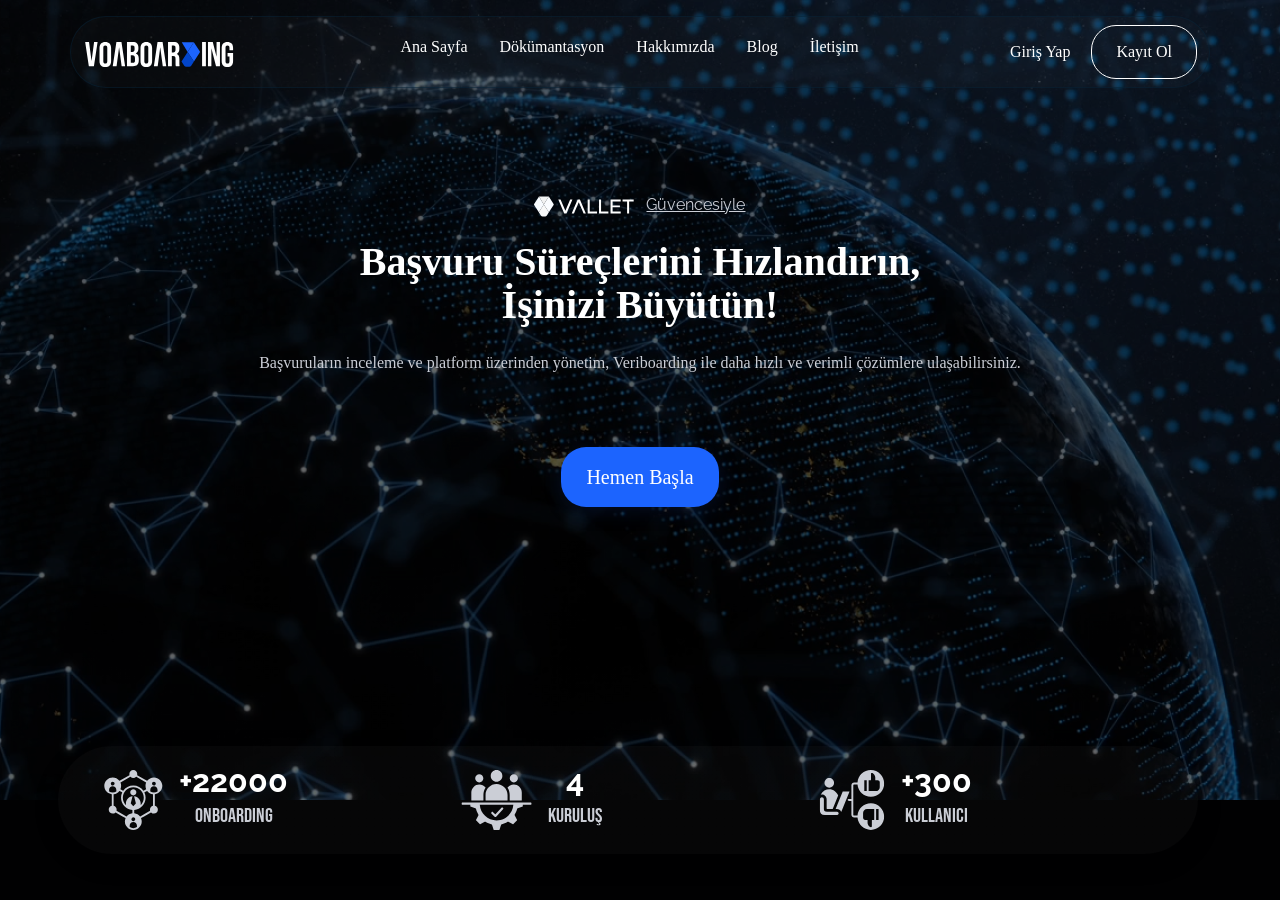
==== index.html @ e1d44a5c "first commit Co-Authored-By: Büşra Durmuş <73129388+bussradurmus@users.noreply.github.com>" ====
<!DOCTYPE html>
<html lang="tr">

<head>
    <meta charset="UTF-8">
    <meta name="viewport" content="width=device-width, initial-scale=1.0">
    <title>Vonboarding - Ana Sayfa</title>
    <link href="https://fonts.googleapis.com/css2?family=Raleway:wght@400&display=swap" rel="stylesheet">
    <link href="https://fonts.googleapis.com/css2?family=Bebas+Neue&display=swap" rel="stylesheet">
    <link rel="stylesheet" href="css/bootstrap.min.css">
    <link rel="stylesheet" href="css/styles.css">
</head>

<body>
    <div class="hero-banner pt-3 position-relative">
        <header class="container">
            <nav class="navbar navbar-expand-lg navbar-light">
                <a class="navbar-brand" href="#">
                    <img src="./assets/images/logo.svg" alt="Logo" class="logo">
                </a>
                <button class="navbar-toggler" type="button" data-bs-toggle="collapse" data-bs-target="#navbarNav" aria-controls="navbarNav" aria-expanded="false" aria-label="Toggle navigation">
                    <span class="navbar-toggler-icon"></span>
                </button>
                <div class="collapse navbar-collapse" id="navbarNav">
                    <ul class="navbar-nav mx-auto">
                        <li class="nav-item me-lg-2">
                            <a class="nav-link text-white" href="#">Ana Sayfa</a>
                            <div class="nav-underline">
                                <svg  viewBox="0 0 82 7" fill="none" xmlns="http://www.w3.org/2000/svg">
                                    <path d="M0.333333 3.5C0.333333 4.97276 1.52724 6.16667 3 6.16667C4.47276 6.16667 5.66667 4.97276 5.66667 3.5C5.66667 2.02724 4.47276 0.833333 3 0.833333C1.52724 0.833333 0.333333 2.02724 0.333333 3.5ZM76.3333 3.5C76.3333 4.97276 77.5272 6.16667 79 6.16667C80.4728 6.16667 81.6667 4.97276 81.6667 3.5C81.6667 2.02724 80.4728 0.833333 79 0.833333C77.5272 0.833333 76.3333 2.02724 76.3333 3.5ZM3 4H79V3H3V4Z" fill="#626C85"/>
                                </svg>
                            </div>
                        </li>
                        <li class="nav-item me-lg-2 ms-lg-2">
                            <a class="nav-link text-white" href="#">Dökümantasyon</a>
                            <div class="nav-underline">
                                <svg viewBox="0 0 82 7" fill="none" xmlns="http://www.w3.org/2000/svg">
                                    <path d="M0.333333 3.5C0.333333 4.97276 1.52724 6.16667 3 6.16667C4.47276 6.16667 5.66667 4.97276 5.66667 3.5C5.66667 2.02724 4.47276 0.833333 3 0.833333C1.52724 0.833333 0.333333 2.02724 0.333333 3.5ZM76.3333 3.5C76.3333 4.97276 77.5272 6.16667 79 6.16667C80.4728 6.16667 81.6667 4.97276 81.6667 3.5C81.6667 2.02724 80.4728 0.833333 79 0.833333C77.5272 0.833333 76.3333 2.02724 76.3333 3.5ZM3 4H79V3H3V4Z" fill="#626C85"/>
                                </svg>
                            </div>
                        </li>
                        <li class="nav-item me-lg-2 ms-lg-2">
                            <a class="nav-link text-white" href="#">Hakkımızda</a>
                            <div class="nav-underline">
                                <svg  viewBox="0 0 82 7" fill="none" xmlns="http://www.w3.org/2000/svg">
                                    <path d="M0.333333 3.5C0.333333 4.97276 1.52724 6.16667 3 6.16667C4.47276 6.16667 5.66667 4.97276 5.66667 3.5C5.66667 2.02724 4.47276 0.833333 3 0.833333C1.52724 0.833333 0.333333 2.02724 0.333333 3.5ZM76.3333 3.5C76.3333 4.97276 77.5272 6.16667 79 6.16667C80.4728 6.16667 81.6667 4.97276 81.6667 3.5C81.6667 2.02724 80.4728 0.833333 79 0.833333C77.5272 0.833333 76.3333 2.02724 76.3333 3.5ZM3 4H79V3H3V4Z" fill="#626C85"/>
                                </svg>
                            </div>
                        </li>
                        <li class="nav-item me-lg-2 ms-lg-2">
                            <a class="nav-link text-white" href="#">Blog</a>
                            <div class="nav-underline">
                                <svg viewBox="0 0 82 7" fill="none" xmlns="http://www.w3.org/2000/svg">
                                    <path d="M0.333333 3.5C0.333333 4.97276 1.52724 6.16667 3 6.16667C4.47276 6.16667 5.66667 4.97276 5.66667 3.5C5.66667 2.02724 4.47276 0.833333 3 0.833333C1.52724 0.833333 0.333333 2.02724 0.333333 3.5ZM76.3333 3.5C76.3333 4.97276 77.5272 6.16667 79 6.16667C80.4728 6.16667 81.6667 4.97276 81.6667 3.5C81.6667 2.02724 80.4728 0.833333 79 0.833333C77.5272 0.833333 76.3333 2.02724 76.3333 3.5ZM3 4H79V3H3V4Z" fill="#626C85"/>
                                </svg>
                            </div>
                        </li>
                        <li class="nav-item  ms-lg-2">
                            <a class="nav-link text-white" href="#">İletişim</a>
                            <div class="nav-underline">
                                <svg  viewBox="0 0 82 7" fill="none" xmlns="http://www.w3.org/2000/svg">
                                    <path d="M0.333333 3.5C0.333333 4.97276 1.52724 6.16667 3 6.16667C4.47276 6.16667 5.66667 4.97276 5.66667 3.5C5.66667 2.02724 4.47276 0.833333 3 0.833333C1.52724 0.833333 0.333333 2.02724 0.333333 3.5ZM76.3333 3.5C76.3333 4.97276 77.5272 6.16667 79 6.16667C80.4728 6.16667 81.6667 4.97276 81.6667 3.5C81.6667 2.02724 80.4728 0.833333 79 0.833333C77.5272 0.833333 76.3333 2.02724 76.3333 3.5ZM3 4H79V3H3V4Z" fill="#626C85"/>
                                </svg>
                            </div>
                        </li>
                    </ul>
                    <div class="d-flex">
                        <button class="btn text-white me-lg-2 ps-0">Giriş Yap</button>
                        <button class="btn button-outline">Kayıt Ol</button>
                    </div>
                </div>
            </nav>
        </header>

        <div class="hero-text-container">
            <div class="col-lg-8 mx-auto text-center hero-content">
                <div class="mb-4 text-white">
                    <img src="./assets/images/Frame.svg" alt="Wallet" class="me-2">
                   <span class="text-underline text-lgrey"> Güvencesiyle </span> 
                </div>
                <h1 class="mb-4 text-white fw-bold">Başvuru Süreçlerini Hızlandırın,<br>İşinizi Büyütün!</h2>
                <p class="mb-4 text-lgrey">Başvuruların inceleme ve platform üzerinden yönetim, Veriboarding ile daha hızlı ve verimli çözümlere ulaşabilirsiniz.</p>
                <button class="btn button-blue btn-lg mt-5">Hemen Başla</button>
            </div>
        </div>

        <div class="container row metrics-container text-white position-absolute">
            <div class="col-md-4 metric-item d-flex align-items-center">
                <div class="metric-icon">
                    <img src="./assets/images/onboarding.svg" alt="Icon">
                </div>
                <div class="metric-box ms-3">
                    <div class="metric-value font-raleway fw-bold mb-3">+22000</div>
                    <div class="metric-label text-uppercase text-lgrey font-bebas">Onboardıng</div>
                </div>
                
            </div>
            <div class="col-md-4 metric-item d-flex align-items-center">
                <div class="metric-icon">
                    <img src="./assets/images/staffing 1.svg" alt="Icon">
                </div>
                <div class="metric-box ms-3">
                <div class="metric-value font-raleway fw-bold mb-3">4</div>
                <div class="metric-label text-uppercase text-lgrey font-bebas">Kuruluş</div>
            </div>
            </div>
            <div class="col-md-4 metric-item d-flex align-items-center">
                <div class="metric-icon">
                    <img src="./assets/images/feedback 1.svg" alt="Icon">
                </div>
                <div class="metric-box ms-3">
                <div class="metric-value font-raleway fw-bold mb-3">+300</div>
                <div class="metric-label text-uppercase text-lgrey font-bebas">Kullanıcı</div></div>
            </div>
        </div>
    </div>

    <main>
    </main>

    <footer>
    </footer>

    <!-- jQuery CDN -->
    <script src="https://code.jquery.com/jquery-3.6.0.min.js"></script>
    <script src="https://cdn.jsdelivr.net/npm/@popperjs/core@2.11.6/dist/umd/popper.min.js"></script>
    <script src="https://cdn.jsdelivr.net/npm/bootstrap@5.3.0-alpha1/dist/js/bootstrap.min.js"></script>
    <script src="js/script.js"></script>
</body>

</html>
---- css/styles.css ----
* {
    margin: 0;
    padding: 0;
    box-sizing: border-box;
}

a {
    text-decoration: none;
    color: inherit;
}
body{
    background-color: #010102;
}
header{
    background: linear-gradient(91.51deg, rgba(255, 255, 255, 0.02) -6.42%, rgba(255, 255, 255, 0.02) 100.57%);
    border: 1px solid rgba(7, 34, 55, 0.5);
    border-radius: 100px;
}

.hero-banner{
    background-image: url("../assets/images/hero.png");
    background-size: cover; 
    background-position: center; 
    background-repeat: no-repeat;
    height: 800px;
}
.nav-item{
    width: max-content;
}
.button-outline{
    border-radius: 25px;
    border: 1px solid rgba(255, 255, 255, 1);
    padding: 14px 24px;
    color: white;
}

.navbar-toggler-icon {
    background-image: url('data:image/svg+xml,%3Csvg xmlns=%22http://www.w3.org/2000/svg%22 viewBox=%220 0 30 30%22%3E%3Cpath stroke=%22white%22 stroke-linecap=%22round%22 stroke-miterlimit=%2210%22 stroke-width=%222%22 d=%22M4 7h22M4 15h22M4 23h22%22/%3E%3C/svg%3E');
}
.nav-underline {
    opacity: 0;
    transition: visibility 0s, opacity 0.3s ease-in-out;
    text-align: center;
}

.nav-item:hover .nav-underline {
    opacity: 1;
    margin-top: -17px;
}

.nav-item{
    height: 50px;
}

.nav-item a {
    position: relative;
    display: block;
}

.nav-underline svg {
    width: max-content !important;
}
.text-underline{
    text-decoration: underline;
    font-family: Raleway;
}
.text-lgrey{
    color: #CBCED6;
}
.hero-text-container{
    margin-top: 105px;
}
.button-blue{
    background-color: #1C64FE;
    padding: 14px 24px;
    border-radius: 25px;
    box-shadow: 2px 4px 20px 0px rgba(16, 56, 143, 0.22);
    color: white;
}
.hero-content h1{
    line-height: 42.8px;
}
.font-raleway{
    font-family: 'Raleway' ;
    font-size: 32px;
    line-height: 16.73px;
    text-align: center;
}

.font-bebas {
    font-family: "Bebas Neue", sans-serif;
    font-weight: 400;
    font-style: normal;
    font-size: 20px;
    line-height: 21.4px;
    text-align: center;
}
.metrics-container{
    background: linear-gradient(91.51deg, rgba(255, 255, 255, 0.02) -6.42%, rgba(255, 255, 255, 0.02) 100.57%);
    box-shadow: 0px 8px 20px 5px #00000026;
    border-radius: 60px;
    padding: 24px 34px;
    bottom: -108px;
    left: 50%;
    transform: translate(-50%, -50%);
}
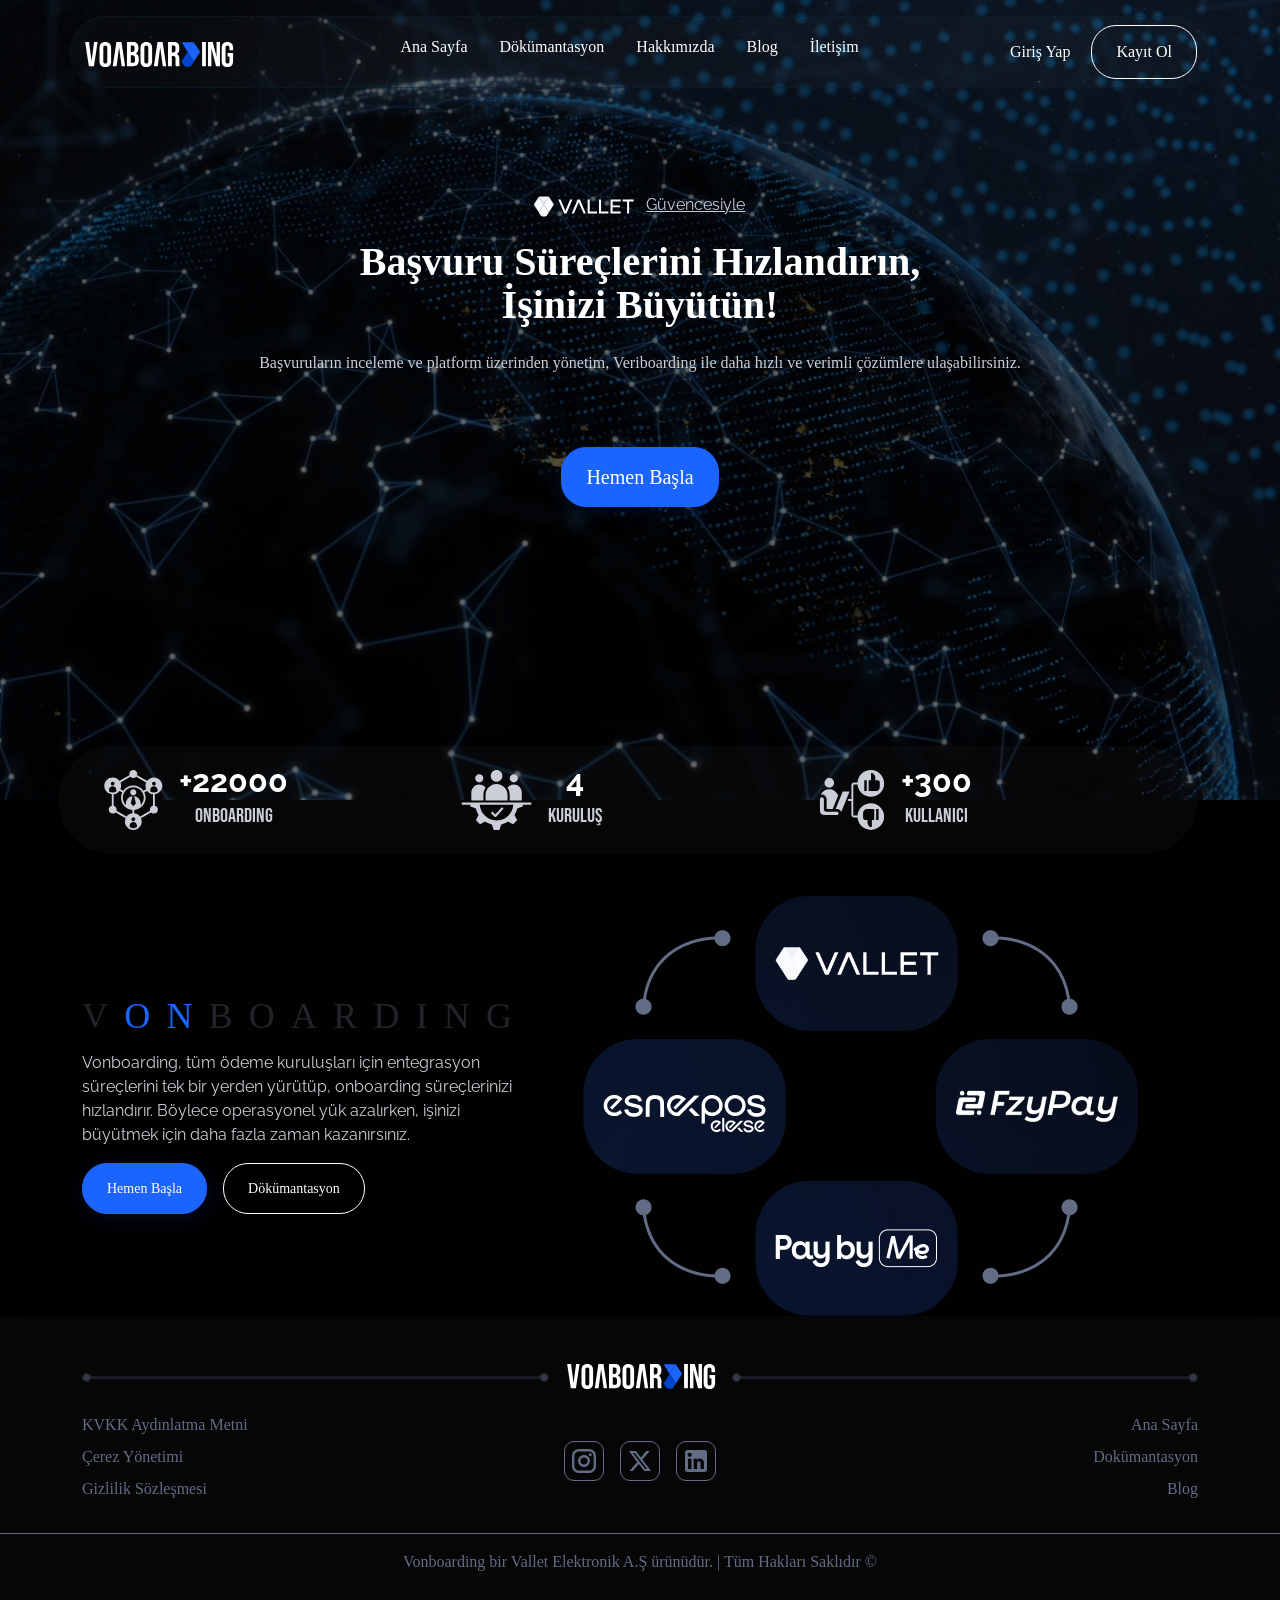
==== commit 583f5a42: "main page vonboarding box add" ====
--- a/index.html
+++ b/index.html
@@ -12,6 +12,7 @@
 </head>
 
 <body>
+    <div class="page-container">
     <div class="hero-banner pt-3 position-relative">
         <header class="container">
             <nav class="navbar navbar-expand-lg navbar-light">
@@ -80,7 +81,8 @@
                 </div>
                 <h1 class="mb-4 text-white fw-bold">Başvuru Süreçlerini Hızlandırın,<br>İşinizi Büyütün!</h2>
                 <p class="mb-4 text-lgrey">Başvuruların inceleme ve platform üzerinden yönetim, Veriboarding ile daha hızlı ve verimli çözümlere ulaşabilirsiniz.</p>
-                <button class="btn button-blue btn-lg mt-5">Hemen Başla</button>
+                <button class="btn btn-primary btn-lg mt-5">Hemen Başla</button>
+            
             </div>
         </div>
 
@@ -115,12 +117,67 @@
         </div>
     </div>
 
-    <main>
+    <main class="mt-5 pt-5">
+        <div class="vonboarding-box container ">
+            <div class="row w-100 d-flex align-items-center">
+                <div class="col-md-5">
+                    <h2 class="mb-3">V<span class="text-blue">ON</span>BOARDING</h1>
+                    <p class="font-raleway text-lgrey">Vonboarding, tüm ödeme kuruluşları için entegrasyon süreçlerini tek bir yerden yürütüp, onboarding süreçlerinizi hızlandırır. Böylece operasyonel yük azalırken, işinizi büyütmek için daha fazla zaman kazanırsınız.</p>
+                    
+                    <div class="d-flex align-items-center">
+                        <button class="btn btn-primary btn-lg me-3">Hemen Başla</button>
+                        <button class="btn button-outline">Dökümantasyon</button>
+                    </div>
+                </div>
+                <div class="col-md-7 d-flex justify-content-center align-items-center">
+                    <img src="/assets/images/vonboarding-circle.png" alt="Vonboarding Image">
+                </div>
+            </div>
+        </div>
     </main>
 
-    <footer>
+    <footer class="footer pt-5 pb-3">
+        <div class="container">
+            <div class="d-flex justify-content-center align-items-center mb-4">
+                <div class="line">
+                    <img src="/assets/images/Line 8.png" alt="Line" class="w-100">
+                </div>
+                <img src="/assets/images/logo.svg" alt="Logo" class="mx-3 footer-logo">
+                <div class="line">
+                    <img src="/assets/images/Line 8.png" alt="Line" class="w-100">
+                </div>
+            </div>
+            
+            <div class="row">
+                <div class="col-12 col-md-4 d-flex flex-column align-items-start ">
+                    <a href="#" class=" mb-2 text-grey">KVKK Aydınlatma Metni</a>
+                    <a href="#" class="mb-2 text-grey">Çerez Yönetimi</a>
+                    <a href="#" class="mb-2 text-grey">Gizlilik Sözleşmesi</a>
+                </div>
+                <div class="col-12 col-md-4 d-flex justify-content-center align-items-center social-icons">
+                    <a href="#" class="mx-2 "><img src="/assets/images/instagram.svg" alt="Instagram Logo"></a>
+                    <a href="#" class="mx-2 "><img src="/assets/images/twitter.svg" alt="Twitter Logo"></a>
+                    <a href="#" class="mx-2"><img src="/assets/images/linkedin.svg" alt="Linkedin Logo"></a>
+                </div>
+                <div class="col-12 col-md-4 d-flex flex-column align-items-end">
+                    <a href="/" class="mb-2 text-grey">Ana Sayfa</a>
+                    <a href="#" class="mb-2 text-grey">Dokümantasyon</a>
+                    <a href="#" class="mb-2 text-grey">Blog</a>
+                </div>
+            </div>
+        </div>
+        <div class="footer-bottom pt-3 mt-4">
+            <div class="container">
+                <div class=" text-grey align-items-center">
+                    <div class=" text-md-start">
+                        <p class=" text-center">Vonboarding bir Vallet Elektronik A.Ş ürünüdür. | Tüm Hakları Saklıdır ©</p>
+                    </div>
+                </div>
+            </div>
+        </div>
+
     </footer>
-
+    </div>
     <!-- jQuery CDN -->
     <script src="https://code.jquery.com/jquery-3.6.0.min.js"></script>
     <script src="https://cdn.jsdelivr.net/npm/@popperjs/core@2.11.6/dist/umd/popper.min.js"></script>
--- a/css/styles.css
+++ b/css/styles.css
@@ -10,6 +10,22 @@
 }
 body{
     background-color: #010102;
+}
+body, html {
+    height: 100%;
+    margin: 0;
+}
+.page-container {
+    display: flex;
+    flex-direction: column;
+    min-height: 100vh;
+}
+.content {
+    flex: 1;
+    display: flex;
+    justify-content: center;
+    align-items: center;
+    padding: 20px;
 }
 header{
     background: linear-gradient(91.51deg, rgba(255, 255, 255, 0.02) -6.42%, rgba(255, 255, 255, 0.02) 100.57%);
@@ -67,33 +83,36 @@
 .text-lgrey{
     color: #CBCED6;
 }
+.text-grey{
+    color: #626C85;
+}
+.text-blue{
+    color:#1C64FE ;
+}
 .hero-text-container{
     margin-top: 105px;
-}
-.button-blue{
-    background-color: #1C64FE;
-    padding: 14px 24px;
-    border-radius: 25px;
-    box-shadow: 2px 4px 20px 0px rgba(16, 56, 143, 0.22);
-    color: white;
 }
 .hero-content h1{
     line-height: 42.8px;
 }
 .font-raleway{
     font-family: 'Raleway' ;
+    
+}
+.metric-value{
     font-size: 32px;
     line-height: 16.73px;
     text-align: center;
 }
-
-.font-bebas {
-    font-family: "Bebas Neue", sans-serif;
+.metric-label{
     font-weight: 400;
     font-style: normal;
     font-size: 20px;
     line-height: 21.4px;
     text-align: center;
+}
+.font-bebas {
+    font-family: "Bebas Neue", sans-serif;
 }
 .metrics-container{
     background: linear-gradient(91.51deg, rgba(255, 255, 255, 0.02) -6.42%, rgba(255, 255, 255, 0.02) 100.57%);
@@ -103,4 +122,23 @@
     bottom: -108px;
     left: 50%;
     transform: translate(-50%, -50%);
+}
+.line {
+    flex: 1;
+  
+}
+footer{
+    background: linear-gradient(91.51deg, rgba(255, 255, 255, 0.02) -6.42%, rgba(255, 255, 255, 0.02) 100.57%);
+    box-shadow: 0px 8px 20px 5px #00000026;
+}
+.footer-bottom{
+    border-top: 1px solid #626C85;
+}
+.vonboarding-box h2{
+    font-size: 36px;
+    line-height: 37.44px;
+    letter-spacing: 0.45em;
+}
+.vonboarding-box button{
+    font-size: 14px;
 }
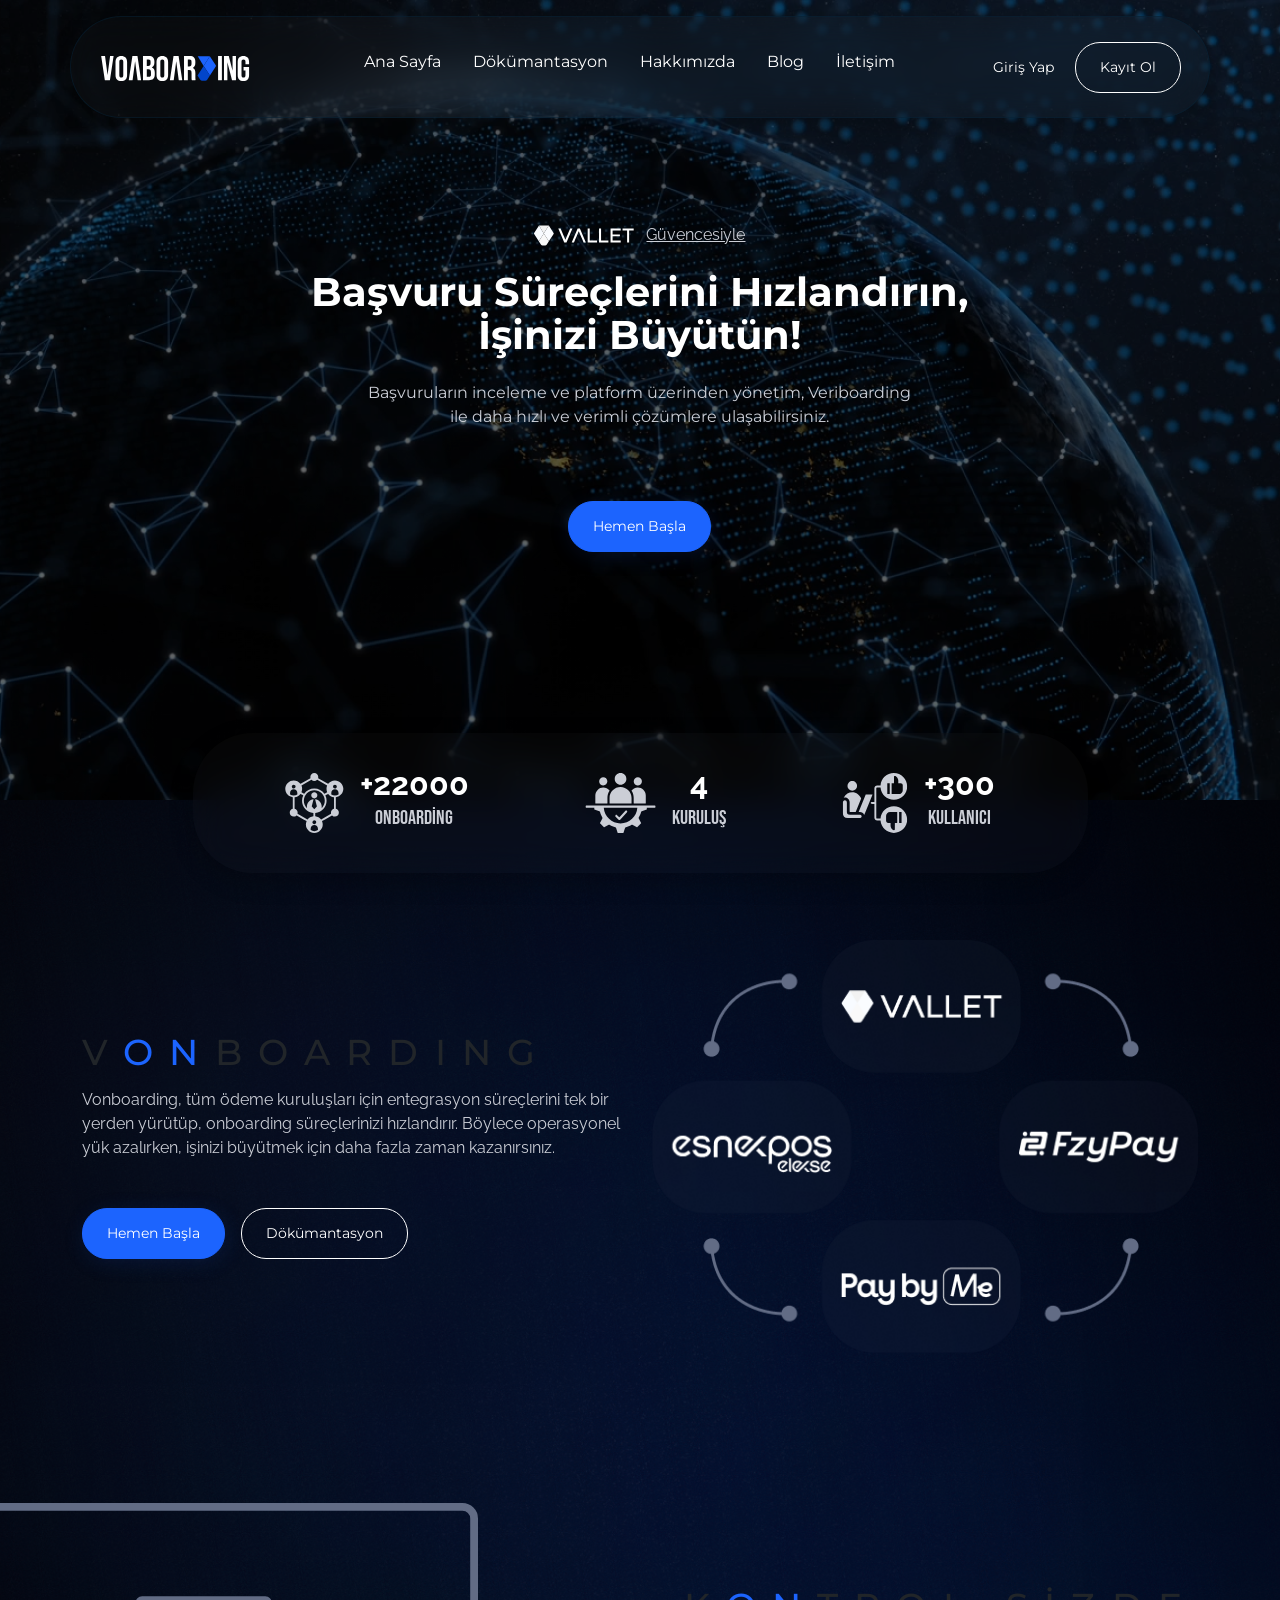
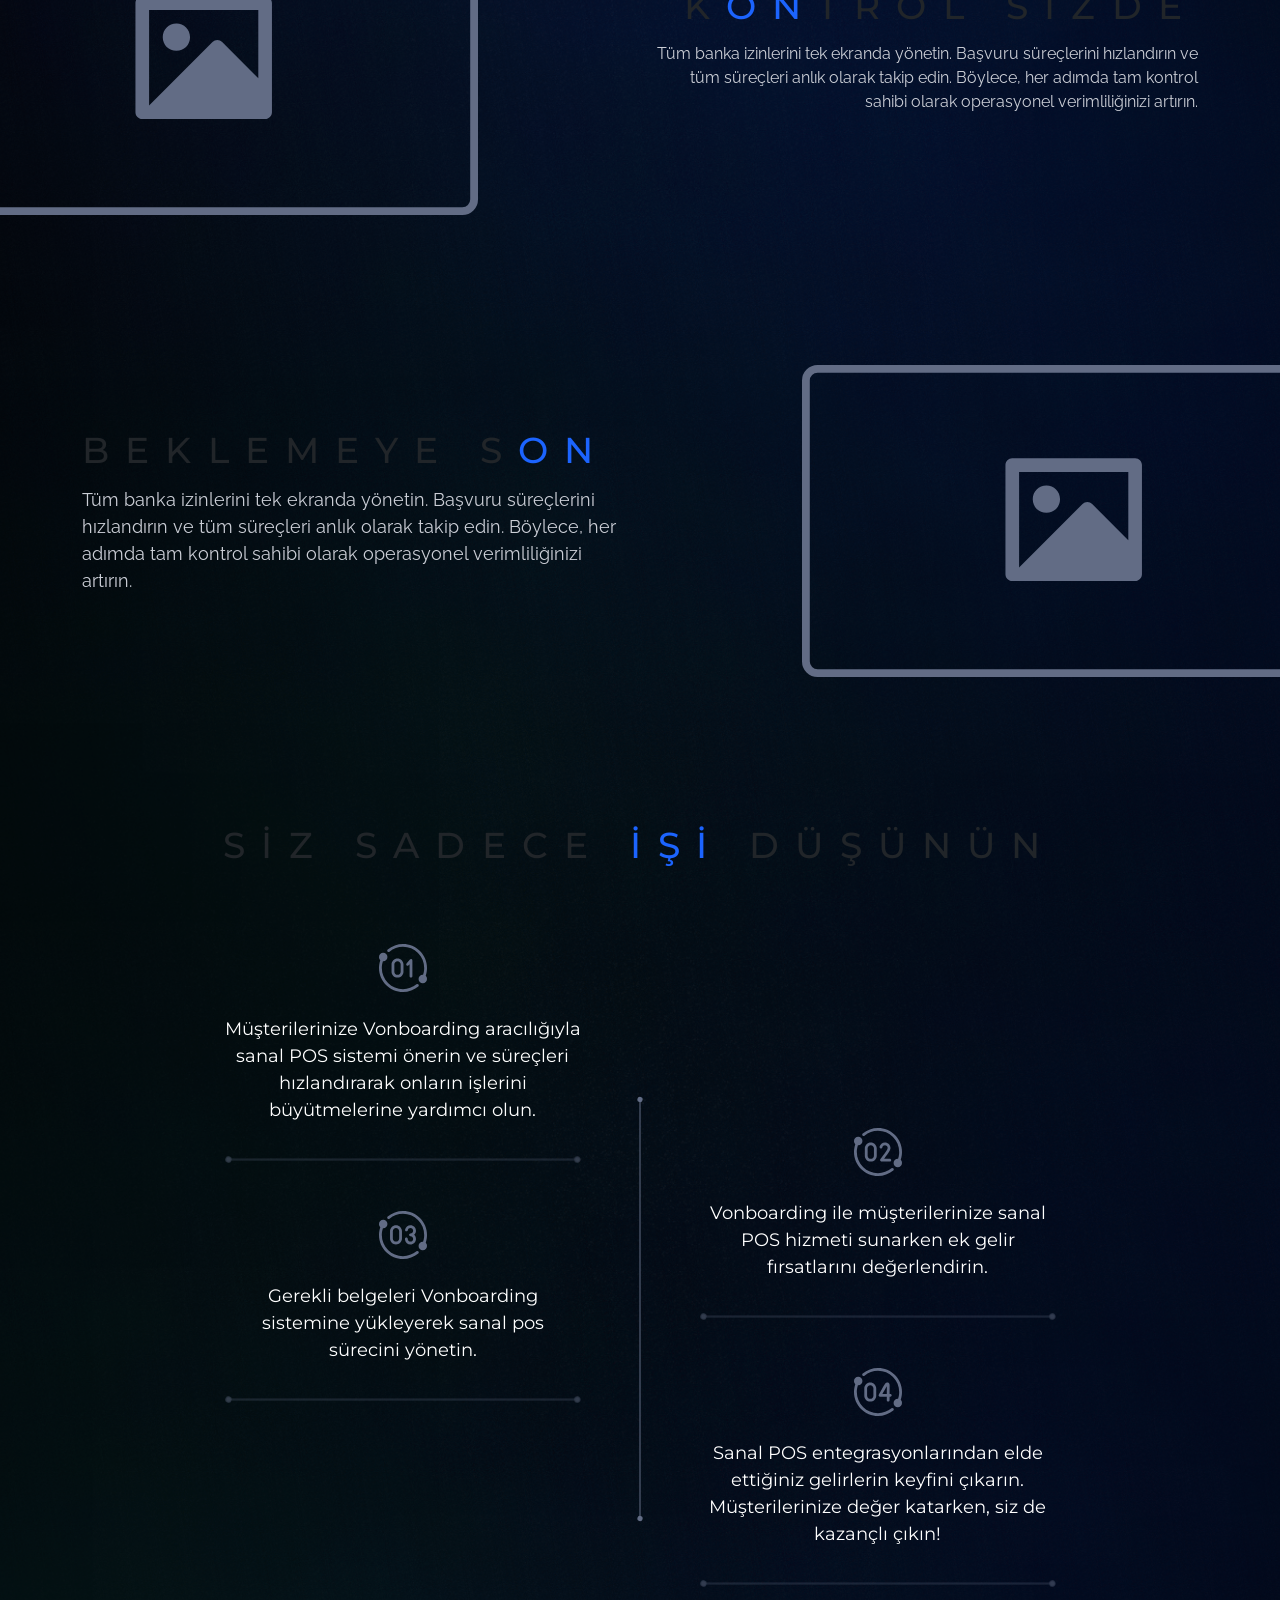
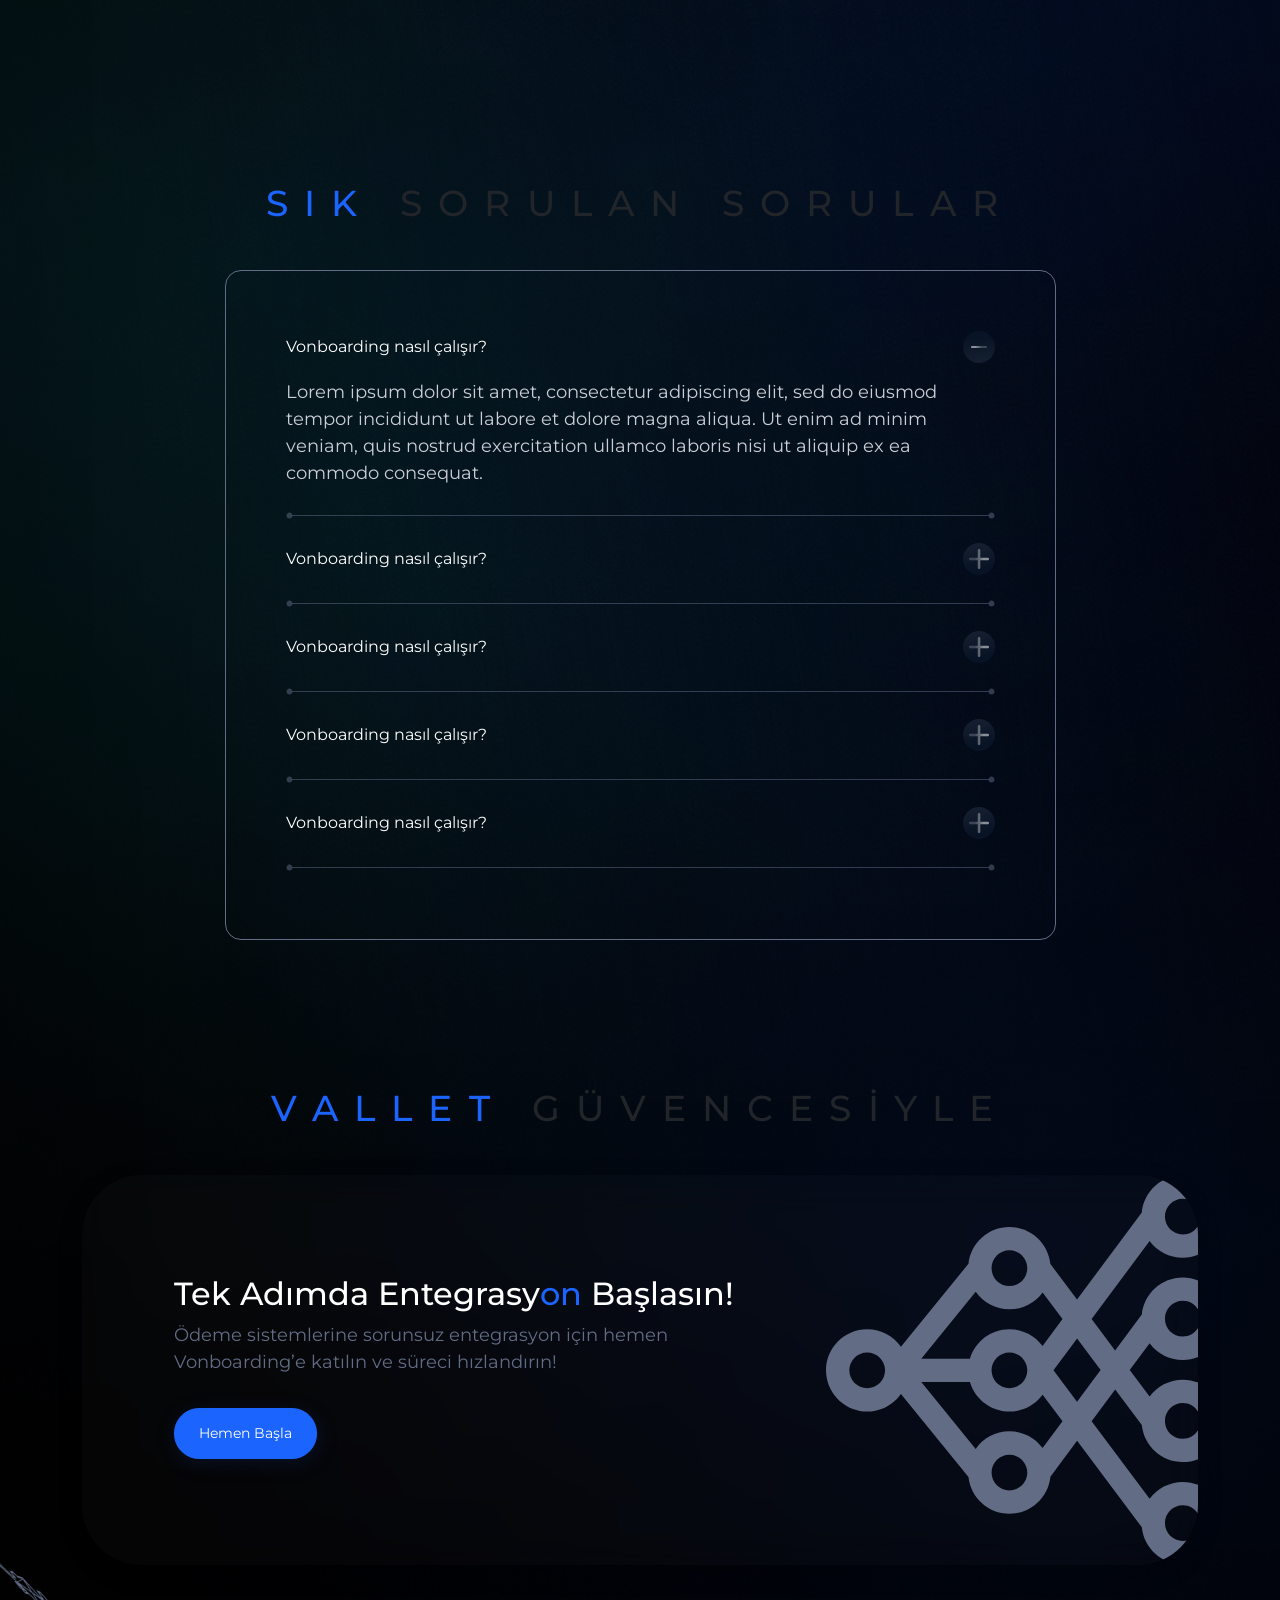
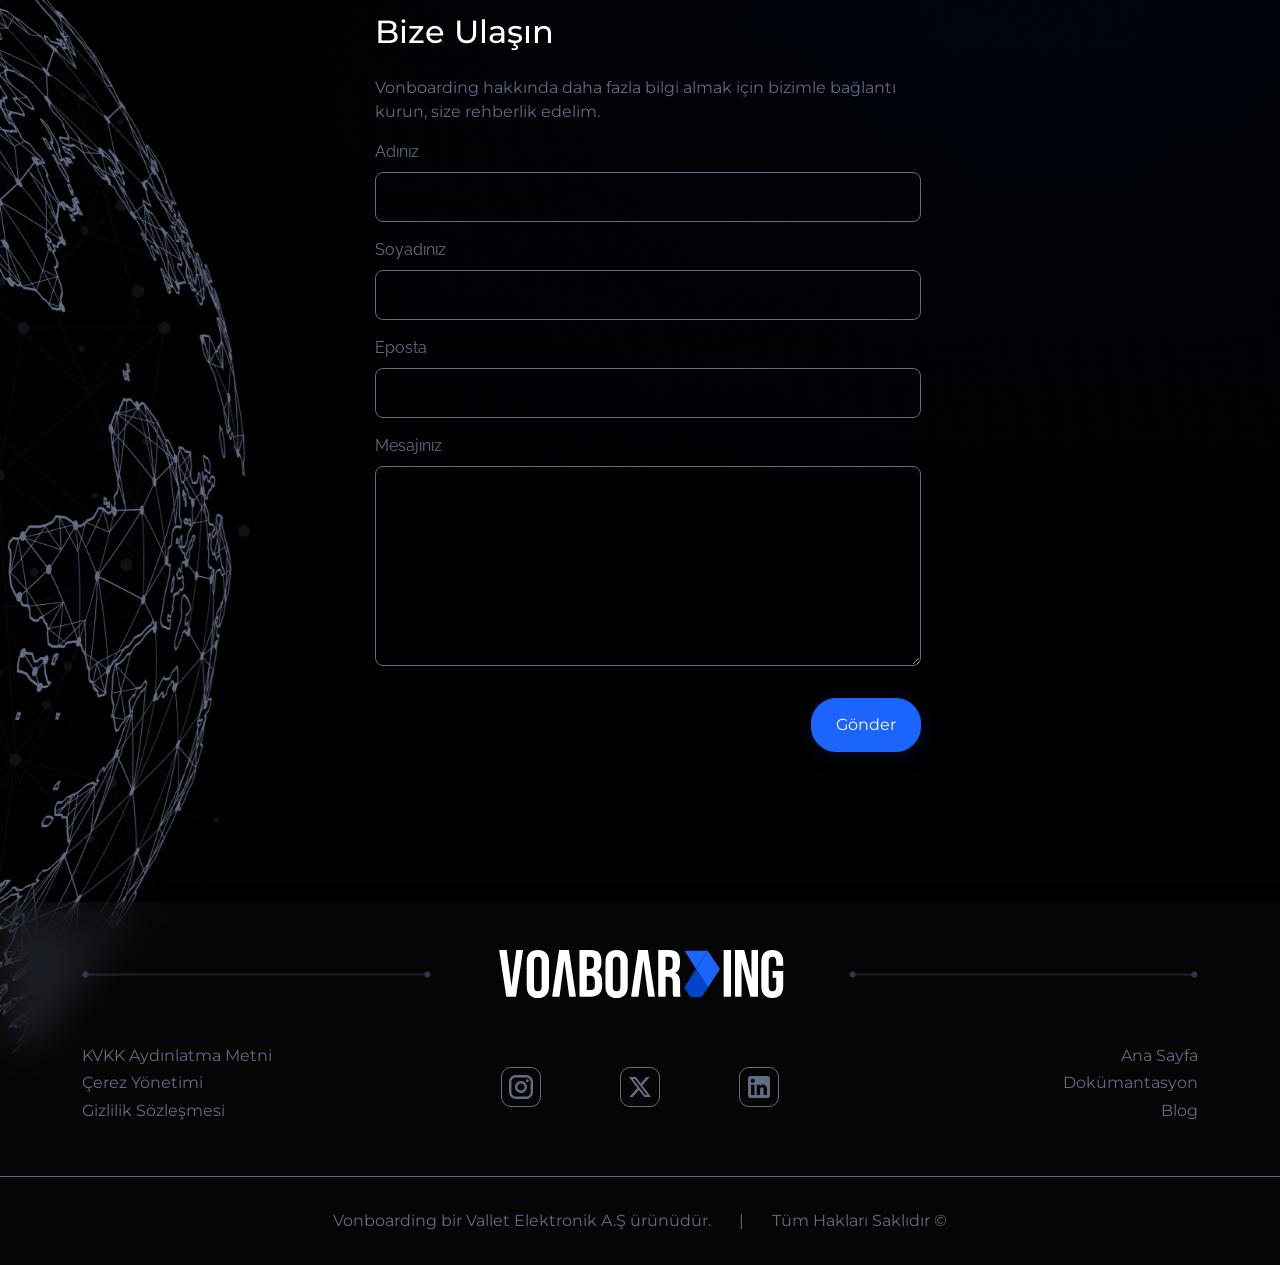
==== commit 285f70ad: "landing page" ====
--- a/index.html
+++ b/index.html
@@ -5,178 +5,462 @@
     <meta charset="UTF-8">
     <meta name="viewport" content="width=device-width, initial-scale=1.0">
     <title>Vonboarding - Ana Sayfa</title>
+    <link href="https://fonts.googleapis.com/css2?family=Montserrat:ital,wght@0,100..900;1,100..900&display=swap" rel="stylesheet">
     <link href="https://fonts.googleapis.com/css2?family=Raleway:wght@400&display=swap" rel="stylesheet">
     <link href="https://fonts.googleapis.com/css2?family=Bebas+Neue&display=swap" rel="stylesheet">
+    <link href="https://fonts.googleapis.com/css2?family=Poppins:wght@600&display=swap" rel="stylesheet">
+
     <link rel="stylesheet" href="css/bootstrap.min.css">
     <link rel="stylesheet" href="css/styles.css">
 </head>
 
 <body>
     <div class="page-container">
-    <div class="hero-banner pt-3 position-relative">
-        <header class="container">
-            <nav class="navbar navbar-expand-lg navbar-light">
-                <a class="navbar-brand" href="#">
-                    <img src="./assets/images/logo.svg" alt="Logo" class="logo">
-                </a>
-                <button class="navbar-toggler" type="button" data-bs-toggle="collapse" data-bs-target="#navbarNav" aria-controls="navbarNav" aria-expanded="false" aria-label="Toggle navigation">
-                    <span class="navbar-toggler-icon"></span>
-                </button>
-                <div class="collapse navbar-collapse" id="navbarNav">
-                    <ul class="navbar-nav mx-auto">
-                        <li class="nav-item me-lg-2">
-                            <a class="nav-link text-white" href="#">Ana Sayfa</a>
-                            <div class="nav-underline">
-                                <svg  viewBox="0 0 82 7" fill="none" xmlns="http://www.w3.org/2000/svg">
-                                    <path d="M0.333333 3.5C0.333333 4.97276 1.52724 6.16667 3 6.16667C4.47276 6.16667 5.66667 4.97276 5.66667 3.5C5.66667 2.02724 4.47276 0.833333 3 0.833333C1.52724 0.833333 0.333333 2.02724 0.333333 3.5ZM76.3333 3.5C76.3333 4.97276 77.5272 6.16667 79 6.16667C80.4728 6.16667 81.6667 4.97276 81.6667 3.5C81.6667 2.02724 80.4728 0.833333 79 0.833333C77.5272 0.833333 76.3333 2.02724 76.3333 3.5ZM3 4H79V3H3V4Z" fill="#626C85"/>
-                                </svg>
+        <div class="hero-banner pt-3 position-relative">
+          
+            <video class="d-none d-md-block w-100" autoplay muted loop>
+                <source src="/assets/images/5427792_Coll_wavebreak_Particles_1280x720_1.mp4" type="video/mp4">
+            </video>
+    
+            <header class="container">
+                <nav class="navbar navbar-expand-lg navbar-light px-3">
+                    <a class="navbar-brand" href="#">
+                        <img src="./assets/images/logo.svg" alt="Logo" class="logo">
+                    </a>
+                    <button class="navbar-toggler d-lg-none" type="button" data-bs-toggle="collapse" data-bs-target="#navbarNav"
+                        aria-controls="navbarNav" aria-expanded="false" aria-label="Toggle navigation">
+                        <span class="navbar-toggler-icon"></span>
+                    </button>
+                    <div class="collapse navbar-collapse" id="navbarNav">
+                        <ul class="navbar-nav mx-auto">
+                            <li class="nav-item me-lg-2">
+                                <a class="nav-link text-white fs-16" href="#">Ana Sayfa</a>
+                                <div class="nav-underline">
+                                    <img src="/assets/images/hover-line.svg" alt="Hover Line">
+                                </div>
+                            </li>
+                            <li class="nav-item me-lg-2 ms-lg-2">
+                                <a class="nav-link text-white fs-16" href="#">Dökümantasyon</a>
+                                <div class="nav-underline">
+                                    <svg viewBox="0 0 82 7" fill="none" xmlns="http://www.w3.org/2000/svg">
+                                        <path d="M0.333333 3.5C0.333333 4.97276 1.52724 6.16667 3 6.16667C4.47276 6.16667 5.66667 4.97276 5.66667 3.5C5.66667 2.02724 4.47276 0.833333 3 0.833333C1.52724 0.833333 0.333333 2.02724 0.333333 3.5ZM76.3333 3.5C76.3333 4.97276 77.5272 6.16667 79 6.16667C80.4728 6.16667 81.6667 4.97276 81.6667 3.5C81.6667 2.02724 80.4728 0.833333 79 0.833333C77.5272 0.833333 76.3333 2.02724 76.3333 3.5ZM3 4H79V3H3V4Z"
+                                            fill="#626C85" />
+                                    </svg>
+                                </div>
+                            </li>
+                            <li class="nav-item me-lg-2 ms-lg-2">
+                                <a class="nav-link text-white fs-16" href="#">Hakkımızda</a>
+                                <div class="nav-underline">
+                                    <img src="/assets/images/hover-line.svg" alt="Hover Line">
+                                </div>
+                            </li>
+                            <li class="nav-item me-lg-2 ms-lg-2">
+                                <a class="nav-link text-white fs-16" href="#">Blog</a>
+                                <div class="nav-underline">
+                                    <img src="/assets/images/hover-line.svg" alt="Hover Line">
+                                </div>
+                            </li>
+                            <li class="nav-item ms-lg-2">
+                                <a class="nav-link text-white fs-16" href="#">İletişim</a>
+                                <div class="nav-underline">
+                                    <img src="/assets/images/hover-line.svg" alt="Hover Line">
+                                </div>
+                            </li>
+                        </ul>
+                        <div class="d-flex">
+                            <button class="btn text-white me-lg-2 ps-0 fs-14">Giriş Yap</button>
+                            <button class="btn button-outline fs-14">Kayıt Ol</button>
+                        </div>
+                    </div>
+                </nav>
+            </header>
+    
+           
+            <div class="hero-text-container text-center">
+                <div class="col-lg-8 col-md-10 mx-auto hero-content">
+                    <div class="mb-4 text-white">
+                        <img src="./assets/images/Frame.svg" alt="Wallet" class="me-2">
+                        <span class="text-underline text-lgrey"> Güvencesiyle </span>
+                    </div>
+                    <h1 class="mb-4 text-white fw-bold">Başvuru Süreçlerini Hızlandırın,<br>İşinizi Büyütün!</h1>
+                    <p class="mb-4 text-lgrey">Başvuruların inceleme ve platform üzerinden yönetim, Veriboarding <br> ile daha hızlı ve verimli çözümlere ulaşabilirsiniz.</p>
+                    <button class="btn btn-primary btn-lg mt-5 fs-14">Hemen Başla</button>
+                </div>
+            </div>
+
+            <div class="container metrics-container align-content-center text-white position-relative mt-4">
+            
+                <div id="metricsCarousel" class="carousel slide d-block d-md-none" data-bs-ride="carousel">
+                    <div class="carousel-inner">
+                    
+                        <div class="carousel-item active">
+                            <div class="metric-item d-flex align-items-center justify-content-center">
+                                <div class="metric-icon">
+                                    <img src="./assets/images/onboarding.svg" alt="Icon">
+                                </div>
+                                <div class="metric-box ms-3">
+                                    <div class="metric-value font-raleway fw-bold mb-3">+22000</div>
+                                    <div class="metric-label text-uppercase text-lgrey font-bebas fs-20">Onboarding</div>
+                                </div>
                             </div>
-                        </li>
-                        <li class="nav-item me-lg-2 ms-lg-2">
-                            <a class="nav-link text-white" href="#">Dökümantasyon</a>
-                            <div class="nav-underline">
-                                <svg viewBox="0 0 82 7" fill="none" xmlns="http://www.w3.org/2000/svg">
-                                    <path d="M0.333333 3.5C0.333333 4.97276 1.52724 6.16667 3 6.16667C4.47276 6.16667 5.66667 4.97276 5.66667 3.5C5.66667 2.02724 4.47276 0.833333 3 0.833333C1.52724 0.833333 0.333333 2.02724 0.333333 3.5ZM76.3333 3.5C76.3333 4.97276 77.5272 6.16667 79 6.16667C80.4728 6.16667 81.6667 4.97276 81.6667 3.5C81.6667 2.02724 80.4728 0.833333 79 0.833333C77.5272 0.833333 76.3333 2.02724 76.3333 3.5ZM3 4H79V3H3V4Z" fill="#626C85"/>
-                                </svg>
+                        </div>
+            
+                        <div class="carousel-item">
+                            <div class="metric-item d-flex align-items-center justify-content-center">
+                                <div class="metric-icon">
+                                    <img src="./assets/images/staffing 1.svg" alt="Icon">
+                                </div>
+                                <div class="metric-box ms-3">
+                                    <div class="metric-value font-raleway fw-bold mb-3">4</div>
+                                    <div class="metric-label text-uppercase text-lgrey font-bebas fs-20">Kuruluş</div>
+                                </div>
                             </div>
-                        </li>
-                        <li class="nav-item me-lg-2 ms-lg-2">
-                            <a class="nav-link text-white" href="#">Hakkımızda</a>
-                            <div class="nav-underline">
-                                <svg  viewBox="0 0 82 7" fill="none" xmlns="http://www.w3.org/2000/svg">
-                                    <path d="M0.333333 3.5C0.333333 4.97276 1.52724 6.16667 3 6.16667C4.47276 6.16667 5.66667 4.97276 5.66667 3.5C5.66667 2.02724 4.47276 0.833333 3 0.833333C1.52724 0.833333 0.333333 2.02724 0.333333 3.5ZM76.3333 3.5C76.3333 4.97276 77.5272 6.16667 79 6.16667C80.4728 6.16667 81.6667 4.97276 81.6667 3.5C81.6667 2.02724 80.4728 0.833333 79 0.833333C77.5272 0.833333 76.3333 2.02724 76.3333 3.5ZM3 4H79V3H3V4Z" fill="#626C85"/>
-                                </svg>
+                        </div>
+            
+                        <div class="carousel-item">
+                            <div class="metric-item d-flex align-items-center justify-content-center">
+                                <div class="metric-icon">
+                                    <img src="./assets/images/feedback 1.svg" alt="Icon">
+                                </div>
+                                <div class="metric-box ms-3">
+                                    <div class="metric-value font-raleway fw-bold mb-3">+300</div>
+                                    <div class="metric-label text-uppercase text-lgrey font-bebas fs-20">Kullanıcı</div>
+                                </div>
                             </div>
-                        </li>
-                        <li class="nav-item me-lg-2 ms-lg-2">
-                            <a class="nav-link text-white" href="#">Blog</a>
-                            <div class="nav-underline">
-                                <svg viewBox="0 0 82 7" fill="none" xmlns="http://www.w3.org/2000/svg">
-                                    <path d="M0.333333 3.5C0.333333 4.97276 1.52724 6.16667 3 6.16667C4.47276 6.16667 5.66667 4.97276 5.66667 3.5C5.66667 2.02724 4.47276 0.833333 3 0.833333C1.52724 0.833333 0.333333 2.02724 0.333333 3.5ZM76.3333 3.5C76.3333 4.97276 77.5272 6.16667 79 6.16667C80.4728 6.16667 81.6667 4.97276 81.6667 3.5C81.6667 2.02724 80.4728 0.833333 79 0.833333C77.5272 0.833333 76.3333 2.02724 76.3333 3.5ZM3 4H79V3H3V4Z" fill="#626C85"/>
-                                </svg>
-                            </div>
-                        </li>
-                        <li class="nav-item  ms-lg-2">
-                            <a class="nav-link text-white" href="#">İletişim</a>
-                            <div class="nav-underline">
-                                <svg  viewBox="0 0 82 7" fill="none" xmlns="http://www.w3.org/2000/svg">
-                                    <path d="M0.333333 3.5C0.333333 4.97276 1.52724 6.16667 3 6.16667C4.47276 6.16667 5.66667 4.97276 5.66667 3.5C5.66667 2.02724 4.47276 0.833333 3 0.833333C1.52724 0.833333 0.333333 2.02724 0.333333 3.5ZM76.3333 3.5C76.3333 4.97276 77.5272 6.16667 79 6.16667C80.4728 6.16667 81.6667 4.97276 81.6667 3.5C81.6667 2.02724 80.4728 0.833333 79 0.833333C77.5272 0.833333 76.3333 2.02724 76.3333 3.5ZM3 4H79V3H3V4Z" fill="#626C85"/>
-                                </svg>
-                            </div>
-                        </li>
-                    </ul>
-                    <div class="d-flex">
-                        <button class="btn text-white me-lg-2 ps-0">Giriş Yap</button>
-                        <button class="btn button-outline">Kayıt Ol</button>
-                    </div>
-                </div>
-            </nav>
-        </header>
-
-        <div class="hero-text-container">
-            <div class="col-lg-8 mx-auto text-center hero-content">
-                <div class="mb-4 text-white">
-                    <img src="./assets/images/Frame.svg" alt="Wallet" class="me-2">
-                   <span class="text-underline text-lgrey"> Güvencesiyle </span> 
-                </div>
-                <h1 class="mb-4 text-white fw-bold">Başvuru Süreçlerini Hızlandırın,<br>İşinizi Büyütün!</h2>
-                <p class="mb-4 text-lgrey">Başvuruların inceleme ve platform üzerinden yönetim, Veriboarding ile daha hızlı ve verimli çözümlere ulaşabilirsiniz.</p>
-                <button class="btn btn-primary btn-lg mt-5">Hemen Başla</button>
-            
-            </div>
-        </div>
-
-        <div class="container row metrics-container text-white position-absolute">
-            <div class="col-md-4 metric-item d-flex align-items-center">
-                <div class="metric-icon">
-                    <img src="./assets/images/onboarding.svg" alt="Icon">
-                </div>
-                <div class="metric-box ms-3">
-                    <div class="metric-value font-raleway fw-bold mb-3">+22000</div>
-                    <div class="metric-label text-uppercase text-lgrey font-bebas">Onboardıng</div>
-                </div>
-                
-            </div>
-            <div class="col-md-4 metric-item d-flex align-items-center">
-                <div class="metric-icon">
-                    <img src="./assets/images/staffing 1.svg" alt="Icon">
-                </div>
-                <div class="metric-box ms-3">
-                <div class="metric-value font-raleway fw-bold mb-3">4</div>
-                <div class="metric-label text-uppercase text-lgrey font-bebas">Kuruluş</div>
-            </div>
-            </div>
-            <div class="col-md-4 metric-item d-flex align-items-center">
-                <div class="metric-icon">
-                    <img src="./assets/images/feedback 1.svg" alt="Icon">
-                </div>
-                <div class="metric-box ms-3">
-                <div class="metric-value font-raleway fw-bold mb-3">+300</div>
-                <div class="metric-label text-uppercase text-lgrey font-bebas">Kullanıcı</div></div>
-            </div>
-        </div>
-    </div>
-
-    <main class="mt-5 pt-5">
-        <div class="vonboarding-box container ">
-            <div class="row w-100 d-flex align-items-center">
-                <div class="col-md-5">
-                    <h2 class="mb-3">V<span class="text-blue">ON</span>BOARDING</h1>
-                    <p class="font-raleway text-lgrey">Vonboarding, tüm ödeme kuruluşları için entegrasyon süreçlerini tek bir yerden yürütüp, onboarding süreçlerinizi hızlandırır. Böylece operasyonel yük azalırken, işinizi büyütmek için daha fazla zaman kazanırsınız.</p>
-                    
-                    <div class="d-flex align-items-center">
+                        </div>
+                    </div>
+            
+                  
+                    <button class="carousel-control-prev" type="button" data-bs-target="#metricsCarousel" data-bs-slide="prev">
+                        <span class="carousel-control-prev-icon" aria-hidden="true"></span>
+                        <span class="visually-hidden">Previous</span>
+                    </button>
+                    <button class="carousel-control-next" type="button" data-bs-target="#metricsCarousel" data-bs-slide="next">
+                        <span class="carousel-control-next-icon" aria-hidden="true"></span>
+                        <span class="visually-hidden">Next</span>
+                    </button>
+                </div>
+            
+               
+                <div class="d-none d-md-flex justify-content-around">
+                    <div class="metric-item d-flex align-items-center mb-3 mb-md-0">
+                        <div class="metric-icon">
+                            <img src="./assets/images/onboarding.svg" alt="Icon">
+                        </div>
+                        <div class="metric-box ms-3">
+                            <div class="metric-value font-raleway fw-bold mb-3">+22000</div>
+                            <div class="metric-label text-uppercase text-lgrey font-bebas fs-20">Onboarding</div>
+                        </div>
+                    </div>
+                    <div class="metric-item d-flex align-items-center mb-3 mb-md-0">
+                        <div class="metric-icon">
+                            <img src="./assets/images/staffing 1.svg" alt="Icon">
+                        </div>
+                        <div class="metric-box ms-3">
+                            <div class="metric-value font-raleway fw-bold mb-3">4</div>
+                            <div class="metric-label text-uppercase text-lgrey font-bebas fs-20">Kuruluş</div>
+                        </div>
+                    </div>
+                    <div class="metric-item d-flex align-items-center">
+                        <div class="metric-icon">
+                            <img src="./assets/images/feedback 1.svg" alt="Icon">
+                        </div>
+                        <div class="metric-box ms-3">
+                            <div class="metric-value font-raleway fw-bold mb-3">+300</div>
+                            <div class="metric-label text-uppercase text-lgrey font-bebas fs-20">Kullanıcı</div>
+                        </div>
+                    </div>
+                </div>
+            </div>
+            
+       
+        </div>
+        
+        
+
+  <div class="page position-relative">
+    <main>
+        <div class="vonboarding-box container">
+            <div class="row justify-content-center align-items-center">
+   
+                <div class="col-lg-6 text-center text-lg-start mb-4 mb-lg-0">
+                    <h2 class="mb-3 letterSpace-45">V<span class="text-blue">ON</span>BOARDING</h2>
+                    <p class="font-raleway text-lgrey f-18">Vonboarding, tüm ödeme kuruluşları için entegrasyon süreçlerini tek bir yerden yürütüp, onboarding süreçlerinizi hızlandırır. Böylece operasyonel yük azalırken, işinizi büyütmek için daha fazla zaman kazanırsınız.</p>
+                    <div class="d-flex justify-content-center justify-content-lg-start align-items-center mt-5">
                         <button class="btn btn-primary btn-lg me-3">Hemen Başla</button>
                         <button class="btn button-outline">Dökümantasyon</button>
                     </div>
                 </div>
-                <div class="col-md-7 d-flex justify-content-center align-items-center">
-                    <img src="/assets/images/vonboarding-circle.png" alt="Vonboarding Image">
-                </div>
-            </div>
-        </div>
+        
+                <div class="col-lg-6 d-flex justify-content-center justify-content-lg-end align-items-center">
+                    <img src="/assets/images/vonboarding-circle.png" alt="Vonboarding Image" class="img-fluid">
+                </div>
+            </div>
+        </div>
+        
+
+        <div class="container mt-150">
+            <div class="row align-items-center position-relative img-text flex-column-reverse flex-lg-row text-center text-lg-start">
+              
+                <div class="col-lg-6 img-content d-flex justify-content-center mb-4 mb-lg-0">
+                    <img src="/assets/images/img-frame.svg" alt="Image" class="img-fluid">
+                </div>
+        
+                <div class="col-lg-6 text-content d-flex flex-column justify-content-center text-center text-lg-end">
+                    <h2 class="mb-3 letterSpace-45">K<span class="text-blue">ON</span>TROL SİZDE</h2>
+                    <p class="text-lgrey font-raleway f-18">
+                        Tüm banka izinlerini tek ekranda yönetin. Başvuru süreçlerini hızlandırın ve tüm süreçleri anlık olarak takip edin. Böylece, her adımda tam kontrol sahibi olarak operasyonel verimliliğinizi artırın.
+                    </p>
+                </div>
+            </div>
+        </div>
+        
+        
+          
+        <div class="container mt-150">
+            <div class="row align-items-center position-relative text-img flex-column flex-lg-row text-center text-lg-start">
+          
+                <div class="col-lg-6 text-content d-flex flex-column justify-content-center text-center text-lg-start mb-4 mb-lg-0">
+                    <h2 class="mb-3 letterSpace-45">BEKLEMEYE S<span class="text-blue">ON</span></h2>
+                    <p class="text-lgrey font-raleway fs-18">
+                        Tüm banka izinlerini tek ekranda yönetin. Başvuru süreçlerini hızlandırın ve tüm süreçleri anlık olarak takip edin. Böylece, her adımda tam kontrol sahibi olarak operasyonel verimliliğinizi artırın.
+                    </p>
+                </div>
+                <div class="col-lg-6 img-content d-flex justify-content-center">
+                    <img src="/assets/images/img-frame.svg" alt="Image" class="img-fluid">
+                </div>
+            </div>
+        </div>
+        
+        
+          
+        <div class="container mt-150">
+            <div class="row justify-content-center">
+                <div class="col-lg-12 text-center">
+                    <h2 class="letterSpace-45">SİZ SADECE <span class="text-blue">İŞİ</span> DÜŞÜNÜN</h2>
+                </div>
+            </div>
+        
+            <div class="row align-items-center justify-content-center flex-column flex-lg-row">
+                
+                <div class="col-lg-4 col-12 mb-0 mb-lg-5 text-center">
+                    <div class="content-box first">
+                        <div class="icon-title mb-4">
+                            <img src="/assets/images/number-1 1.svg" alt="Number 1">
+                        </div>
+                        <p class="text-white fs-18">Müşterilerinize Vonboarding aracılığıyla sanal POS sistemi önerin ve süreçleri hızlandırarak onların işlerini büyütmelerine yardımcı olun.</p>
+                        <img src="/assets/images/Line 8.png" alt="Line" class="w-100 mb-5 mt-3">
+                        <div class="icon-title mb-4">
+                            <img src="/assets/images/number-3 1.svg" alt="Number 3">
+                        </div>
+                        <p class="text-white fs-18">Gerekli belgeleri Vonboarding sistemine yükleyerek sanal pos sürecini yönetin.</p>
+                        <img src="/assets/images/Line 8.png" alt="Line" class="w-100 mb-5 mt-3">
+                    </div>
+                </div>
+        
+                <div class="col-lg-1 d-none d-lg-flex justify-content-center divider-img">
+                    <img src="/assets/images/vertical-line.png" alt="Divider Image">
+                </div>
+        
+              
+                <div class="col-lg-4 col-12 text-center">
+                    <div class="content-box second">
+                        <div class="icon-title mb-4">
+                            <img src="/assets/images/number-2 1.svg" alt="Number 2">
+                        </div>
+                        <p class="text-white fs-18">Vonboarding ile müşterilerinize sanal POS hizmeti sunarken ek gelir fırsatlarını değerlendirin.</p>
+                        <img src="/assets/images/Line 8.png" alt="Line" class="w-100 mb-5 mt-3">
+                        <div class="icon-title mb-4">
+                            <img src="/assets/images/number-4 1.svg" alt="Number 4">
+                        </div>
+                        <p class="text-white fs-18">Sanal POS entegrasyonlarından elde ettiğiniz gelirlerin keyfini çıkarın. Müşterilerinize değer katarken, siz de kazançlı çıkın!</p>
+                        <img src="/assets/images/Line 8.png" alt="Line" class="w-100 mb-5 mt-3">
+                    </div>
+                </div>
+            </div>
+        </div>
+        
+        
+          
+        <div class="container mt-150">
+            <div class="row justify-content-center">
+                <h2 class="mb-3 letterSpace-45 text-center mb-5"><span class="text-blue">SIK</span> SORULAN SORULAR</h2>
+                <div class="col-lg-9">
+            
+            <div class="accordion" id="faqAccordion">
+                <div class="accordion-item mb-3">
+                    <h2 class="accordion-header mb-3 fs-20" id="headingOne">
+                        <button class="accordion-button" type="button" data-bs-toggle="collapse" data-bs-target="#collapseOne" aria-expanded="true" aria-controls="collapseOne">
+                            Vonboarding nasıl çalışır?
+                        </button>
+                    </h2>
+                    <div id="collapseOne" class="accordion-collapse collapse show" aria-labelledby="headingOne" data-bs-parent="#faqAccordion">
+                        <div class="accordion-body fs-18">
+                            Lorem ipsum dolor sit amet, consectetur adipiscing elit, sed do eiusmod tempor incididunt ut labore et dolore magna aliqua. Ut enim ad minim veniam, quis nostrud exercitation ullamco laboris nisi ut aliquip ex ea commodo consequat.
+                        </div>
+                    </div>
+                </div>
+                <img src="/assets/images/acordion-line.svg" alt="Line" >
+
+                <div class="accordion-item mb-3 mt-3">
+                    <h2 class="accordion-header mb-3 fs-20" id="headingTwo">
+                        <button class="accordion-button collapsed" type="button" data-bs-toggle="collapse" data-bs-target="#collapseTwo" aria-expanded="false" aria-controls="collapseTwo">
+                            Vonboarding nasıl çalışır?
+                        </button>
+                    </h2>
+                    <div id="collapseTwo" class="accordion-collapse collapse" aria-labelledby="headingTwo" data-bs-parent="#faqAccordion">
+                        <div class="accordion-body fs-18">
+                            Lorem ipsum dolor sit amet, consectetur adipiscing elit, sed do eiusmod tempor incididunt ut labore et dolore magna aliqua. Ut enim ad minim veniam, quis nostrud exercitation ullamco laboris nisi ut aliquip ex ea commodo consequat.
+                        </div>
+                    </div>
+                </div>
+                <img src="/assets/images/acordion-line.svg" alt="Line">
+
+                <div class="accordion-item mb-3 mt-3">
+                    <h2 class="accordion-header fs-20" id="headingThree">
+                        <button class="accordion-button collapsed" type="button" data-bs-toggle="collapse" data-bs-target="#collapseThree" aria-expanded="false" aria-controls="collapseThree">
+                            Vonboarding nasıl çalışır?
+                        </button>
+                    </h2>
+                    <div id="collapseThree" class="accordion-collapse collapse" aria-labelledby="headingThree" data-bs-parent="#faqAccordion">
+                        <div class="accordion-body fs-18">
+                            Lorem ipsum dolor sit amet, consectetur adipiscing elit, sed do eiusmod tempor incididunt ut labore et dolore magna aliqua. Ut enim ad minim veniam, quis nostrud exercitation ullamco laboris nisi ut aliquip ex ea commodo consequat.
+                        </div>
+                    </div>
+                </div>
+                <img src="/assets/images/acordion-line.svg" alt="Line" >
+
+                <div class="accordion-item mb-3 mt-3">
+                    <h2 class="accordion-header fs-20" id="headingFour">
+                        <button class="accordion-button collapsed" type="button" data-bs-toggle="collapse" data-bs-target="#collapseFour" aria-expanded="false" aria-controls="collapseFour">
+                            Vonboarding nasıl çalışır?
+                        </button>
+                    </h2>
+                    <div id="collapseFour" class="accordion-collapse collapse" aria-labelledby="headingFour" data-bs-parent="#faqAccordion">
+                        <div class="accordion-body fs-18">
+                            Lorem ipsum dolor sit amet, consectetur adipiscing elit, sed do eiusmod tempor incididunt ut labore et dolore magna aliqua. Ut enim ad minim veniam, quis nostrud exercitation ullamco laboris nisi ut aliquip ex ea commodo consequat.
+                        </div>
+                    </div>
+                </div>
+                <img src="/assets/images/acordion-line.svg" alt="Line" >
+
+                <div class="accordion-item mb-3 mt-3">
+                    <h2 class="accordion-header fs-20" id="headingFive">
+                        <button class="accordion-button collapsed" type="button" data-bs-toggle="collapse" data-bs-target="#collapseFive" aria-expanded="false" aria-controls="collapseFive">
+                            Vonboarding nasıl çalışır?
+                        </button>
+                    </h2>
+                    <div id="collapseFive" class="accordion-collapse collapse" aria-labelledby="headingFive" data-bs-parent="#faqAccordion">
+                        <div class="accordion-body fs-18">
+                            Lorem ipsum dolor sit amet, consectetur adipiscing elit, sed do eiusmod tempor incididunt ut labore et dolore magna aliqua. Ut enim ad minim veniam, quis nostrud exercitation ullamco laboris nisi ut aliquip ex ea commodo consequat.
+                        </div>
+                    </div>
+                </div>
+                <img src="/assets/images/acordion-line.svg" alt="Line" >
+            </div>
+            </div>
+        </div>
+        </div>
+
+        <div class="container mt-150">
+            <h2 class="letterSpace-45 text-center mb-5"><span class="text-blue">VALLET </span> GÜVENCESİYLE  </h2>
+            <div class="d-flex flex-column flex-lg-row justify-content-between align-items-center bg-darklinear">
+               
+                <div class="col-lg-8 col-12 d-flex justify-content-center text-center text-lg-start p-5 p-lg-0">
+                    <div>
+                        <h3 class="mb-3 fs-32 lh-34 text-white">Tek Adımda Entegrasy<span class="text-blue">on</span> Başlasın!</h3>
+                        <p class="text-grey fs-18 lh-23">Ödeme sistemlerine sorunsuz entegrasyon için hemen <br>Vonboarding’e katılın ve süreci hızlandırın!</p>
+                        <button class="btn btn-primary mt-3 fs-14">Hemen Başla</button>
+                    </div>
+                </div>
+        
+                <div class="col-lg-4 d-none d-lg-flex justify-content-end">
+                    <img src="/assets/images/XMLID.svg" alt="Image" class="img-fluid radius-img">
+                </div>
+            </div>
+        </div>
+        
+        
+
+        <div class="container my-5">
+            <div class="row justify-content-center">
+                <div class="col-lg-6 ms-3">
+                <h2 class="mb-4 text-white">Bize Ulaşın</h2>
+                <p class="text-grey">Vonboarding hakkında daha fazla bilgi almak için bizimle bağlantı kurun, size rehberlik edelim.</p>
+            <form>
+                <div class="mb-3">
+                    <label for="firstName" class="form-label text-grey font-raleway">Adınız</label>
+                    <input type="text" class="form-control" id="firstName" name="firstName" pattern="[A-Za-zçÇğĞıİöÖşŞüÜ]+$" title="Sadece harf karakterleri girilebilir" required>
+                </div>
+                <div class="mb-3"> 
+                    <label for="lastName" class="form-label text-grey font-raleway">Soyadınız</label>
+                    <input type="text" class="form-control" id="lastName" name="lastName" pattern="[A-Za-zçÇğĞıİöÖşŞüÜ]+$" title="Sadece harf karakterleri girilebilir" required>
+                </div>
+                <div class="mb-3">
+                    <label for="email" class="form-label text-grey font-raleway">Eposta</label>
+                    <input type="email" class="form-control" id="email" name="email" required>
+                </div>
+                <div class="mb-3">
+                    <label for="message" class="form-label text-grey font-raleway">Mesajınız</label>
+                    <textarea class="form-control" id="message" name="message" rows="4" required></textarea>
+                </div>
+                <button type="submit" class="btn btn-primary form-button mt-3">Gönder</button>
+            </form>
+        </div>
+    </div>
+</div>
+        
+
+
     </main>
-
-    <footer class="footer pt-5 pb-3">
+    <footer class="footer pt-5 pb-3 mt-150">
         <div class="container">
-            <div class="d-flex justify-content-center align-items-center mb-4">
-                <div class="line">
+            <div class="d-flex flex-row justify-content-center align-items-center mb-4">
+                <div class="line me-5">
                     <img src="/assets/images/Line 8.png" alt="Line" class="w-100">
                 </div>
                 <img src="/assets/images/logo.svg" alt="Logo" class="mx-3 footer-logo">
-                <div class="line">
+                <div class="line ms-5">
                     <img src="/assets/images/Line 8.png" alt="Line" class="w-100">
                 </div>
             </div>
             
-            <div class="row">
-                <div class="col-12 col-md-4 d-flex flex-column align-items-start ">
-                    <a href="#" class=" mb-2 text-grey">KVKK Aydınlatma Metni</a>
-                    <a href="#" class="mb-2 text-grey">Çerez Yönetimi</a>
-                    <a href="#" class="mb-2 text-grey">Gizlilik Sözleşmesi</a>
-                </div>
-                <div class="col-12 col-md-4 d-flex justify-content-center align-items-center social-icons">
-                    <a href="#" class="mx-2 "><img src="/assets/images/instagram.svg" alt="Instagram Logo"></a>
-                    <a href="#" class="mx-2 "><img src="/assets/images/twitter.svg" alt="Twitter Logo"></a>
+            
+           
+            <div class="row mt-5 mb-5 text-center text-md-start">
+                <div class="col-12 col-md-4 d-flex flex-column align-items-center align-items-md-start mb-4 mb-md-0">
+                    <a href="#" class="mb-2 text-grey fs-16 lh-19">KVKK Aydınlatma Metni</a>
+                    <a href="#" class="mb-2 text-grey fs-16 lh-19">Çerez Yönetimi</a>
+                    <a href="#" class="mb-2 text-grey fs-16 lh-19">Gizlilik Sözleşmesi</a>
+                </div>
+                <div class="col-12 col-md-4 d-flex justify-content-around align-items-center mb-4 mb-md-0">
+                    <a href="#" class="mx-2"><img src="/assets/images/instagram.svg" alt="Instagram Logo"></a>
+                    <a href="#" class="mx-2"><img src="/assets/images/twitter.svg" alt="Twitter Logo"></a>
                     <a href="#" class="mx-2"><img src="/assets/images/linkedin.svg" alt="Linkedin Logo"></a>
                 </div>
-                <div class="col-12 col-md-4 d-flex flex-column align-items-end">
-                    <a href="/" class="mb-2 text-grey">Ana Sayfa</a>
-                    <a href="#" class="mb-2 text-grey">Dokümantasyon</a>
-                    <a href="#" class="mb-2 text-grey">Blog</a>
-                </div>
-            </div>
-        </div>
-        <div class="footer-bottom pt-3 mt-4">
-            <div class="container">
-                <div class=" text-grey align-items-center">
-                    <div class=" text-md-start">
-                        <p class=" text-center">Vonboarding bir Vallet Elektronik A.Ş ürünüdür. | Tüm Hakları Saklıdır ©</p>
-                    </div>
-                </div>
-            </div>
-        </div>
-
+                <div class="col-12 col-md-4 d-flex flex-column align-items-center align-items-md-end">
+                    <a href="/" class="mb-2 text-grey fs-16 lh-19">Ana Sayfa</a>
+                    <a href="#" class="mb-2 text-grey fs-16 lh-19">Dokümantasyon</a>
+                    <a href="#" class="mb-2 text-grey fs-16 lh-19">Blog</a>
+                </div>
+            </div>
+        </div>
+    
+       
+        <div class="footer-bottom pt-3">
+            <div class="container mt-3">
+                <div class="text-grey text-center text-md-start">
+                    <p class="text-center">Vonboarding bir Vallet Elektronik A.Ş ürünüdür. <span class="mx-4"> | </span> Tüm Hakları Saklıdır ©</p>
+                </div>
+            </div>
+        </div>
     </footer>
+    
+
+    <div class="position-absolute worl-side">
+        <img src="/assets/images/world.png" alt="World Image">
+    </div>
+  </div>
     </div>
     <!-- jQuery CDN -->
     <script src="https://code.jquery.com/jquery-3.6.0.min.js"></script>
--- a/css/styles.css
+++ b/css/styles.css
@@ -8,17 +8,26 @@
     text-decoration: none;
     color: inherit;
 }
-body{
-    background-color: #010102;
-}
+
 body, html {
     height: 100%;
     margin: 0;
+ 
+}
+header nav{
+    height: 100px;
 }
 .page-container {
     display: flex;
     flex-direction: column;
     min-height: 100vh;
+    overflow: hidden;
+}
+.page{
+    background-image: url('/assets/images/bg-img.png'); 
+    background-size: cover; 
+    background-position: center; 
+    background-repeat: no-repeat; 
 }
 .content {
     flex: 1;
@@ -31,14 +40,52 @@
     background: linear-gradient(91.51deg, rgba(255, 255, 255, 0.02) -6.42%, rgba(255, 255, 255, 0.02) 100.57%);
     border: 1px solid rgba(7, 34, 55, 0.5);
     border-radius: 100px;
-}
-
-.hero-banner{
-    background-image: url("../assets/images/hero.png");
-    background-size: cover; 
-    background-position: center; 
-    background-repeat: no-repeat;
+    box-shadow: 0px 8px 20px 5px #00000026;
+    backdrop-filter: blur(19px);
+    -webkit-backdrop-filter: blur(5px);
+}
+.fs-32{
+    font-size: 32px;
+}
+.lh-34{
+    line-height: 34.24px;
+}
+.fs-18{
+    font-size: 18px;
+}
+.lh-34{
+    line-height: 23.22px;
+}
+.lh-19{
+    line-height: 19.5px;
+}
+.fs-14{
+    font-size: 14px;
+}
+.fs-16{
+    font-size: 16px;
+}
+.fs-20{
+    font-size: 20px;
+}
+.hero-banner {
+    background: url("../assets/images/hero.png") center no-repeat;
+    background-size: cover;
+    background-position: center;
     height: 800px;
+    margin-bottom: -10px;
+    z-index: 3333;
+}
+
+
+.hero-banner video {
+    position: absolute;
+    top: 0;
+    left: 0;
+    height: 100%;
+    width: 100%;
+    object-fit: cover;
+    z-index: -1;
 }
 .nav-item{
     width: max-content;
@@ -107,7 +154,6 @@
 .metric-label{
     font-weight: 400;
     font-style: normal;
-    font-size: 20px;
     line-height: 21.4px;
     text-align: center;
 }
@@ -116,12 +162,18 @@
 }
 .metrics-container{
     background: linear-gradient(91.51deg, rgba(255, 255, 255, 0.02) -6.42%, rgba(255, 255, 255, 0.02) 100.57%);
-    box-shadow: 0px 8px 20px 5px #00000026;
     border-radius: 60px;
     padding: 24px 34px;
-    bottom: -108px;
-    left: 50%;
-    transform: translate(-50%, -50%);
+    position: relative; /* Sabit pozisyon kaldırıldı */
+    margin: 0 auto; /* Yatayda ortalama sağlar */
+    max-width: 895px; /* Maksimum genişlik, böylece çok geniş ekranlarda taşma olmaz */
+    width: 100%; /* Küçük ekranlarda tam genişlik */
+    box-shadow: 0px 8px 20px 5px #00000026;
+    backdrop-filter: blur(19px);
+    -webkit-backdrop-filter: blur(5px);
+    height: 140px;
+    bottom: -157px;
+    z-index: 22;
 }
 .line {
     flex: 1;
@@ -130,15 +182,132 @@
 footer{
     background: linear-gradient(91.51deg, rgba(255, 255, 255, 0.02) -6.42%, rgba(255, 255, 255, 0.02) 100.57%);
     box-shadow: 0px 8px 20px 5px #00000026;
+    backdrop-filter: blur(19px);
+    position: relative;
+    z-index: 22;
+}
+.footer-logo{
+    width: 290px;
 }
 .footer-bottom{
     border-top: 1px solid #626C85;
 }
-.vonboarding-box h2{
+.vonboarding-box{
+    margin-top: 150px;
+}
+.letterSpace-45{
     font-size: 36px;
     line-height: 37.44px;
     letter-spacing: 0.45em;
 }
 .vonboarding-box button{
     font-size: 14px;
+}
+
+.bg-darklinear{
+    background: linear-gradient(91.51deg, rgba(255, 255, 255, 0.02) -6.42%, rgba(255, 255, 255, 0.02) 100.57%);
+    box-shadow: 0px 8px 20px 5px #00000026;
+    backdrop-filter: blur(19px);
+    border-radius: 60px;
+}
+.radius-img{
+    border-top-right-radius: 60px; 
+    border-bottom-right-radius: 60px;
+}
+.mt-150{
+    margin-top: 150px;
+}
+.divider-img{
+    margin-top: 110px;
+}
+.content-box.first{
+    margin-top: -65px;
+}
+
+.content-box.second{
+    margin-top: 255px;
+}
+.worl-side{
+    bottom: 167px;
+}
+.worl-side img{
+    height: 1160px;
+}
+.form-button{
+    float: inline-end;
+}
+.accordion img{
+    width: -webkit-fill-available;
+    width: -moz-available;
+}
+.text-img .img-content{
+    transform: translateX(150px);
+}
+.img-text .img-content{
+    transform: translateX(-150px);
+}
+.navbar-collapse.collapse.show{
+    background: linear-gradient(91.51deg, rgba(255, 255, 255, 0.02) -6.42%, rgba(255, 255, 255, 0.02) 100.57%); 
+     border-radius: 60px;
+     padding: 24px 34px;
+     box-shadow: 0px 8px 20px 5px #00000026;
+     backdrop-filter: blur(19px);
+     -webkit-backdrop-filter: blur(5px);
+    }
+@media screen and (min-width: 1400px) {
+    .text-img .img-content {
+        transform: translateX(95px);
+    }
+    .img-text .img-content {
+        transform: translateX(-55px);
+    }
+}
+@media (min-width:769px) and  (max-width: 992px ) {
+    .fs-16{
+        font-size: 14px;
+    }
+    .divider-img{
+        margin-top: 0px;
+    }
+    .content-box.first{
+        margin-top: 40px;
+    }
+    
+    .content-box.second{
+        margin-top: 0px;
+    }
+    .text-img .img-content {
+        transform: unset;
+    }
+    .img-text .img-content {
+        transform: unset;
+    }
+   
+}
+@media (max-width: 768px ) {
+    .metrics-container{
+        height: max-content;
+        
+    }
+    .hero-banner video {
+        display: none;
+    }
+    .text-img .img-content,
+    .img-text .img-content {
+        transform: unset !important;
+    }
+    .divider-img{
+        margin-top: 0px;
+    }
+    .content-box.first{
+        margin-top: 40px;
+    }
+    
+    .content-box.second{
+        margin-top: 0px;
+    }
+    .letterSpace-45{
+        font-size: 28px;
+    }
+ 
 }
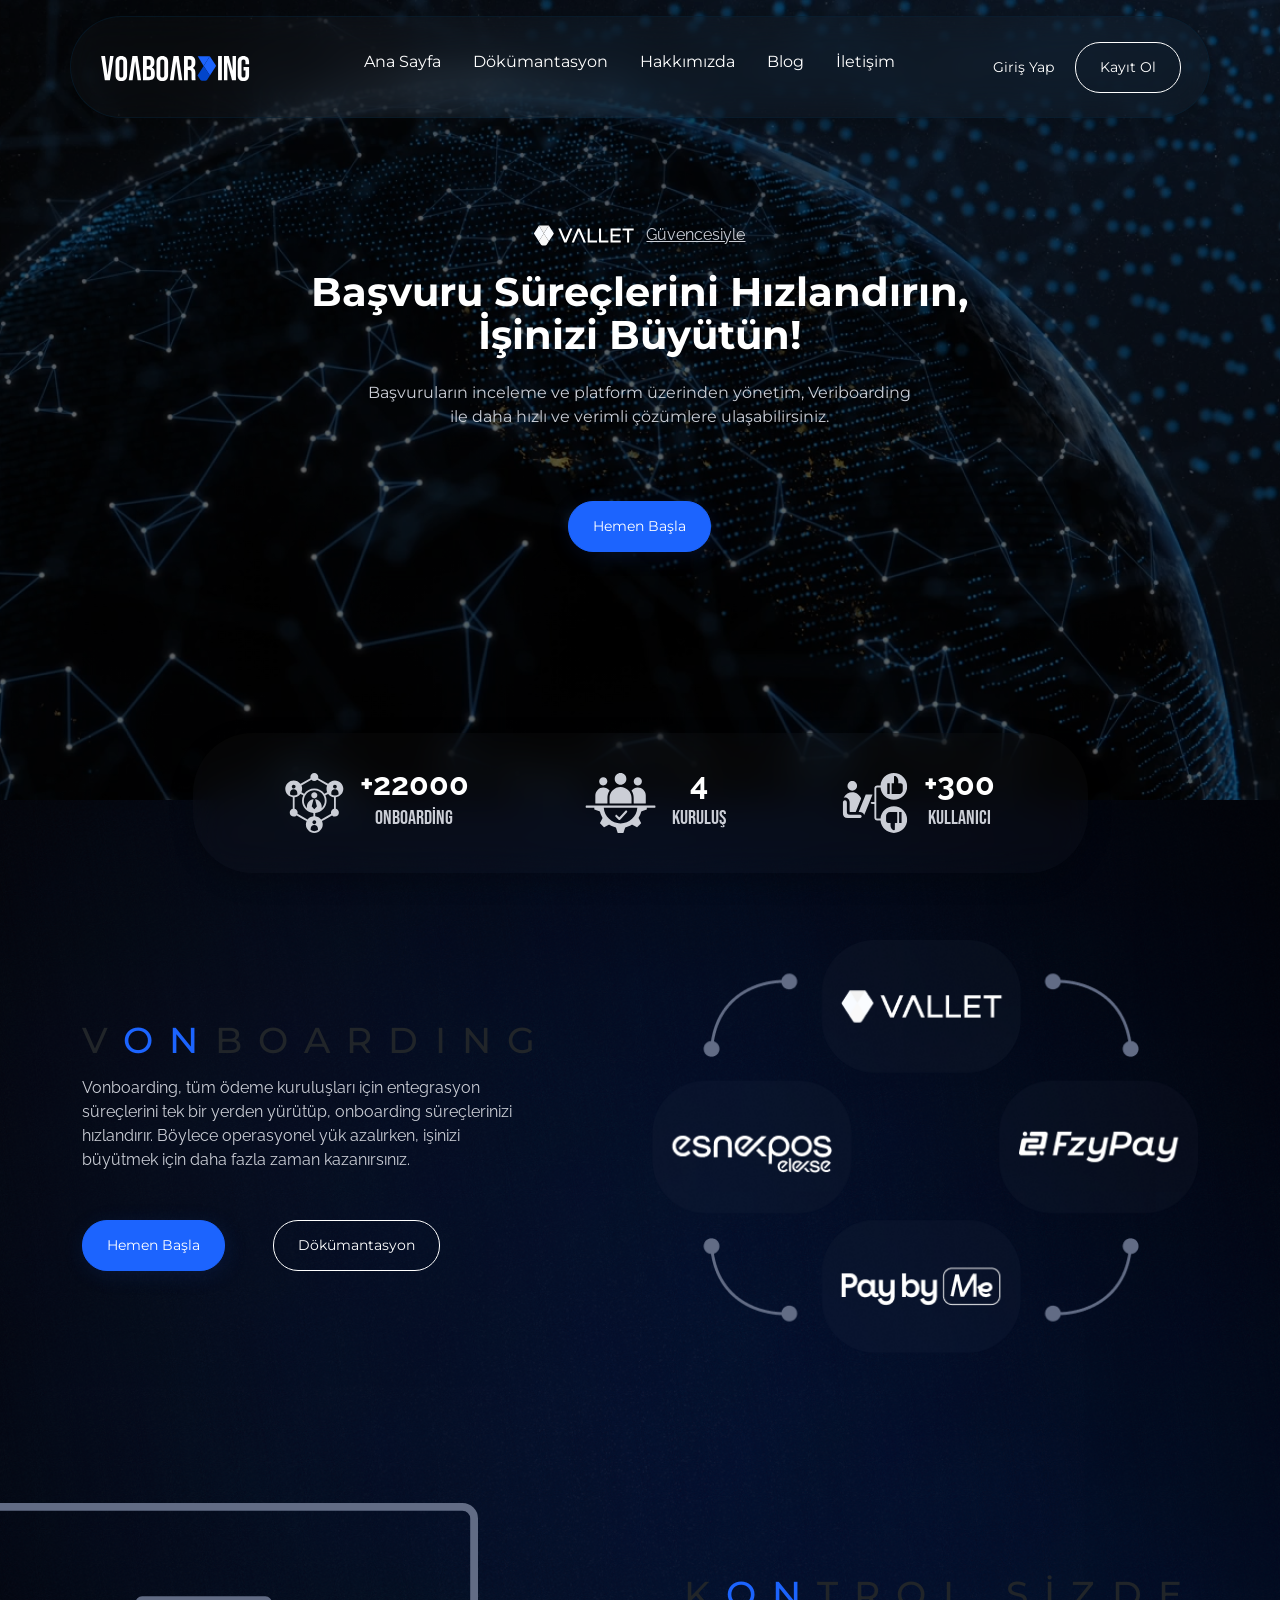
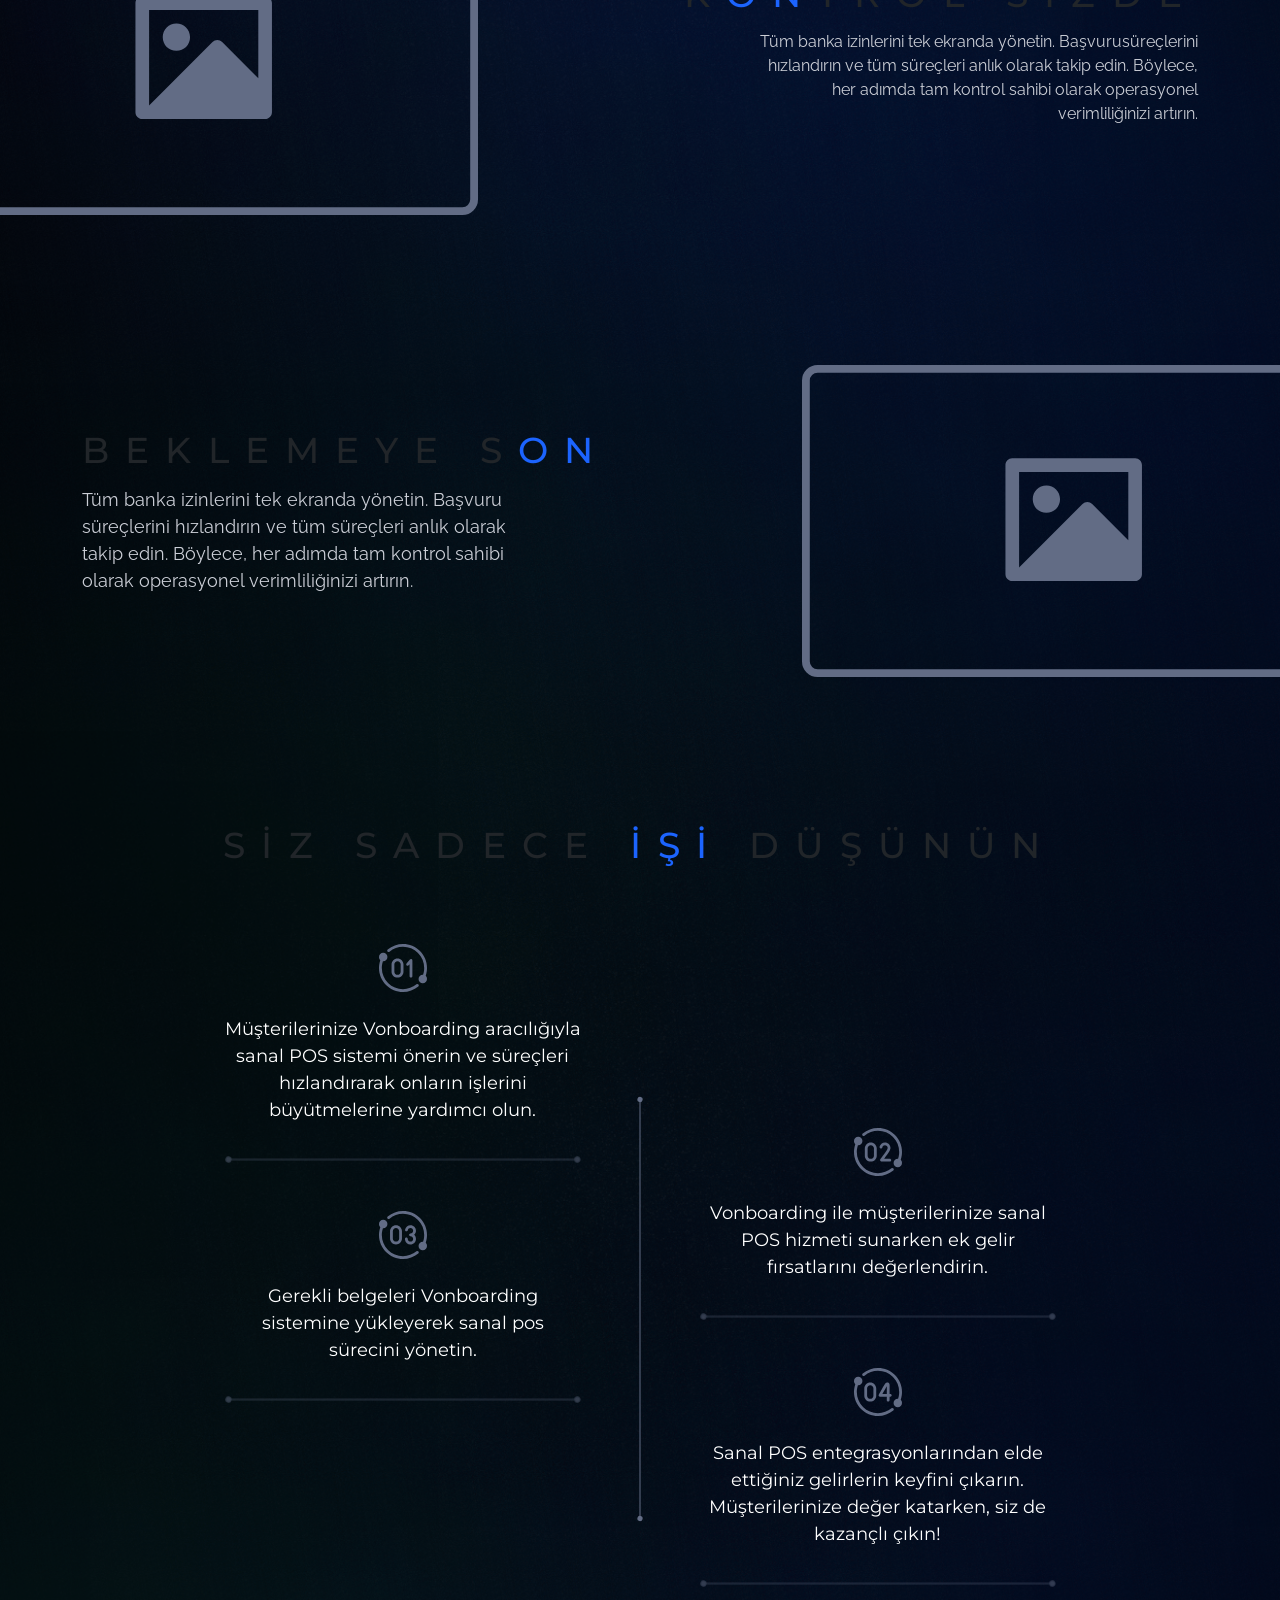
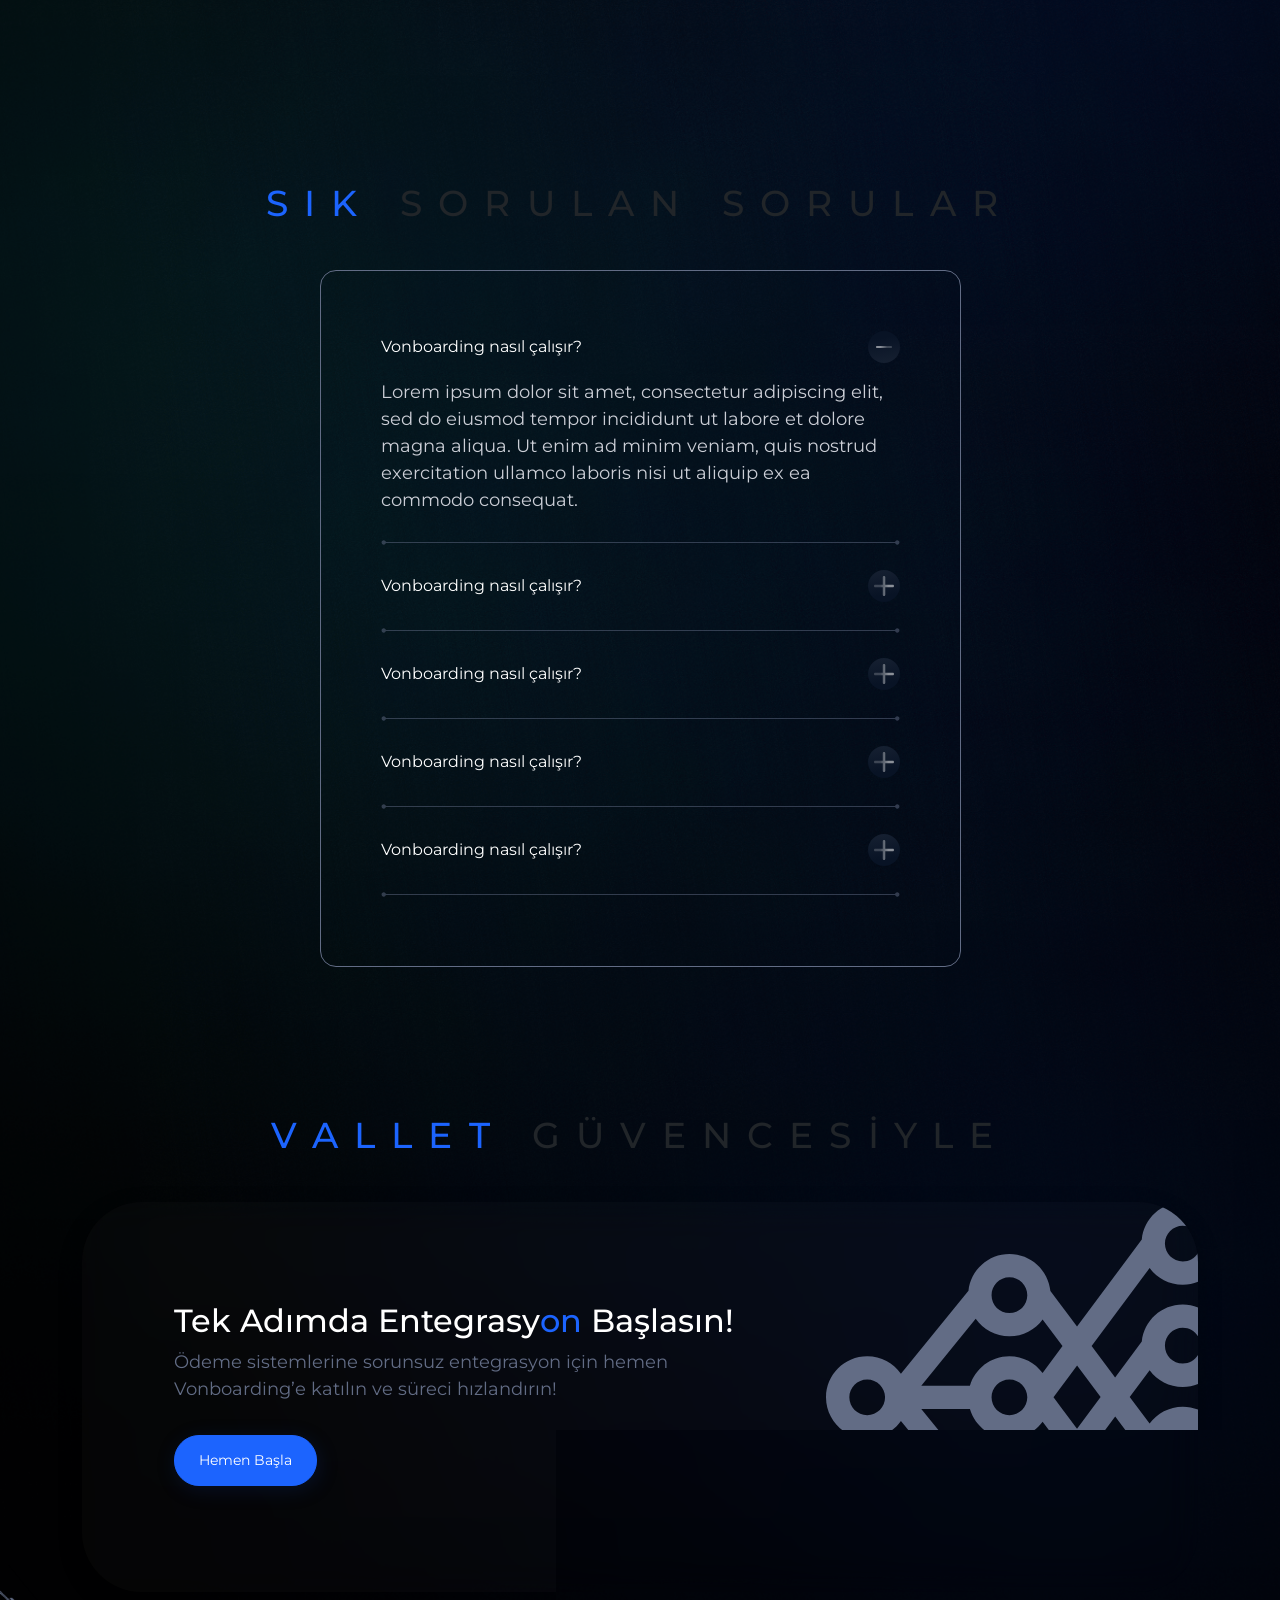
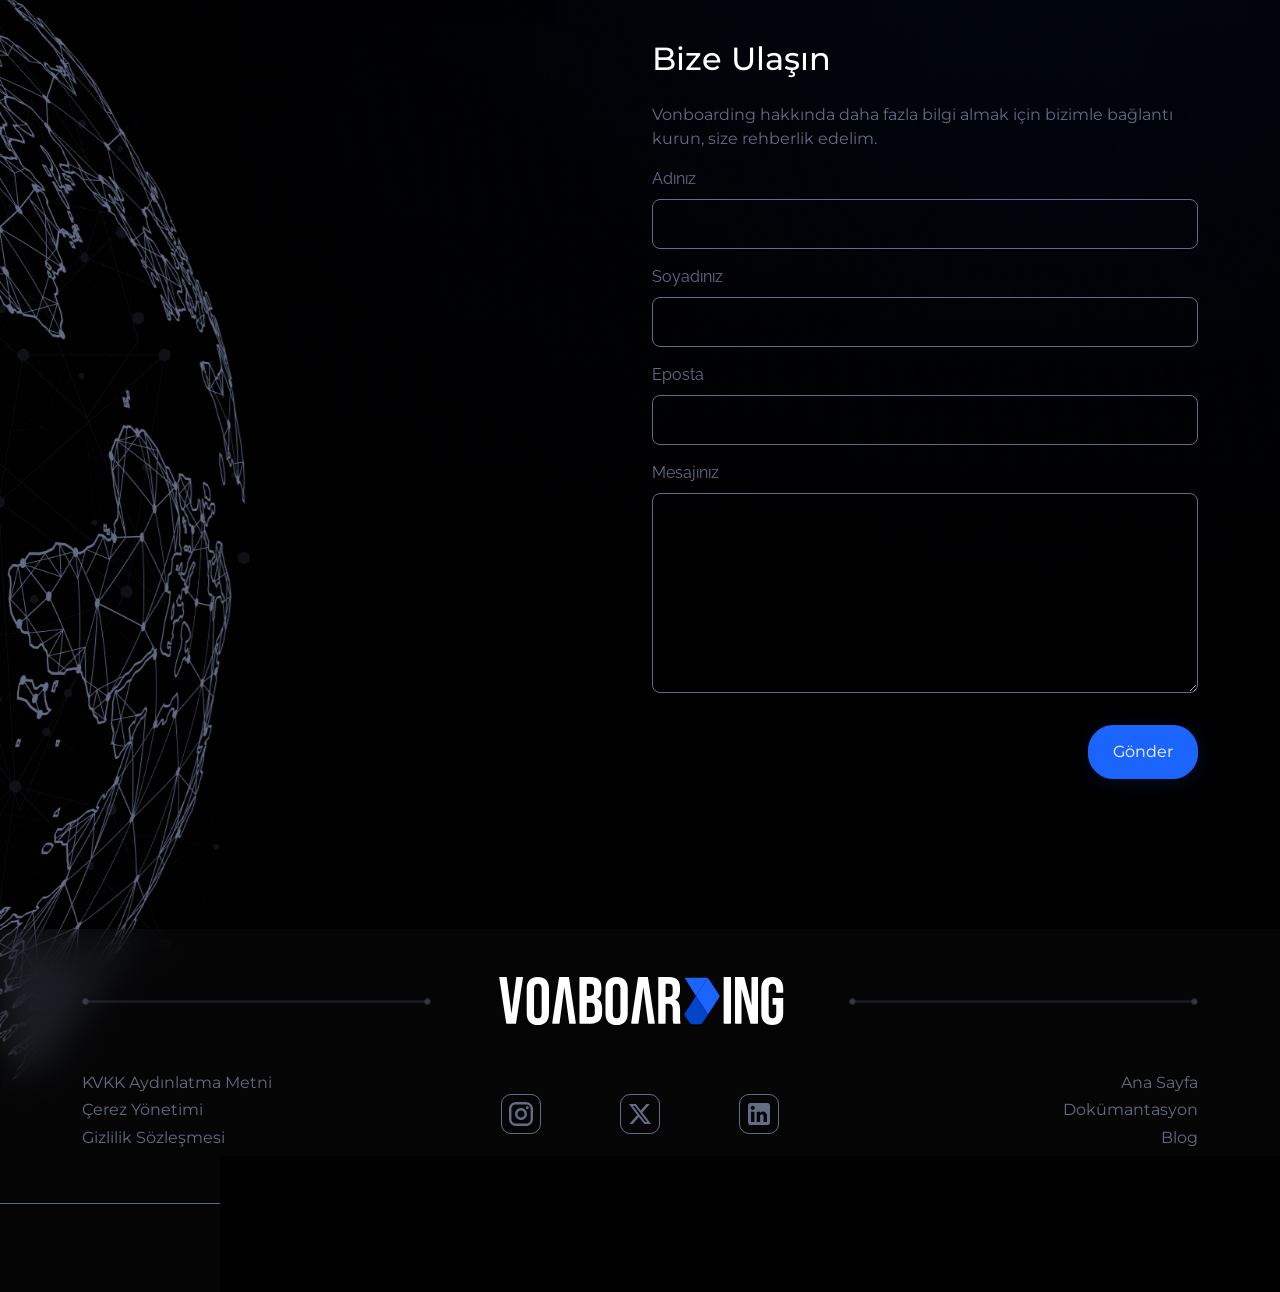
==== commit 19b4c549: "fix for homepage" ====
--- a/index.html
+++ b/index.html
@@ -185,9 +185,9 @@
    
                 <div class="col-lg-6 text-center text-lg-start mb-4 mb-lg-0">
                     <h2 class="mb-3 letterSpace-45">V<span class="text-blue">ON</span>BOARDING</h2>
-                    <p class="font-raleway text-lgrey f-18">Vonboarding, tüm ödeme kuruluşları için entegrasyon süreçlerini tek bir yerden yürütüp, onboarding süreçlerinizi hızlandırır. Böylece operasyonel yük azalırken, işinizi büyütmek için daha fazla zaman kazanırsınız.</p>
-                    <div class="d-flex justify-content-center justify-content-lg-start align-items-center mt-5">
-                        <button class="btn btn-primary btn-lg me-3">Hemen Başla</button>
+                    <p class="font-raleway text-lgrey f-18 max-w457">Vonboarding, tüm ödeme kuruluşları için entegrasyon süreçlerini tek bir yerden yürütüp, onboarding süreçlerinizi hızlandırır. Böylece operasyonel yük azalırken, işinizi büyütmek için daha fazla zaman kazanırsınız.</p>
+                    <div class="d-flex justify-content-around justify-content-lg-start align-items-center mt-5">
+                        <button class="btn btn-primary btn-lg me-5">Hemen Başla</button>
                         <button class="btn button-outline">Dökümantasyon</button>
                     </div>
                 </div>
@@ -208,9 +208,11 @@
         
                 <div class="col-lg-6 text-content d-flex flex-column justify-content-center text-center text-lg-end">
                     <h2 class="mb-3 letterSpace-45">K<span class="text-blue">ON</span>TROL SİZDE</h2>
-                    <p class="text-lgrey font-raleway f-18">
-                        Tüm banka izinlerini tek ekranda yönetin. Başvuru süreçlerini hızlandırın ve tüm süreçleri anlık olarak takip edin. Böylece, her adımda tam kontrol sahibi olarak operasyonel verimliliğinizi artırın.
-                    </p>
+                    <div class="w-100 d-flex justify-content-end">
+                        <p class="text-lgrey font-raleway f-18 max-w457">
+                            Tüm banka izinlerini tek ekranda yönetin. Başvurusüreçlerini hızlandırın ve tüm süreçleri anlık olarak takip edin. Böylece, her adımda tam kontrol sahibi olarak operasyonel verimliliğinizi artırın.
+                        </p>
+                    </div>
                 </div>
             </div>
         </div>
@@ -222,7 +224,7 @@
           
                 <div class="col-lg-6 text-content d-flex flex-column justify-content-center text-center text-lg-start mb-4 mb-lg-0">
                     <h2 class="mb-3 letterSpace-45">BEKLEMEYE S<span class="text-blue">ON</span></h2>
-                    <p class="text-lgrey font-raleway fs-18">
+                    <p class="text-lgrey font-raleway fs-18 max-w457">
                         Tüm banka izinlerini tek ekranda yönetin. Başvuru süreçlerini hızlandırın ve tüm süreçleri anlık olarak takip edin. Böylece, her adımda tam kontrol sahibi olarak operasyonel verimliliğinizi artırın.
                     </p>
                 </div>
@@ -285,7 +287,7 @@
         <div class="container mt-150">
             <div class="row justify-content-center">
                 <h2 class="mb-3 letterSpace-45 text-center mb-5"><span class="text-blue">SIK</span> SORULAN SORULAR</h2>
-                <div class="col-lg-9">
+                <div class="col-lg-7">
             
             <div class="accordion" id="faqAccordion">
                 <div class="accordion-item mb-3">
@@ -383,7 +385,7 @@
         
 
         <div class="container my-5">
-            <div class="row justify-content-center">
+            <div class="row justify-content-end">
                 <div class="col-lg-6 ms-3">
                 <h2 class="mb-4 text-white">Bize Ulaşın</h2>
                 <p class="text-grey">Vonboarding hakkında daha fazla bilgi almak için bizimle bağlantı kurun, size rehberlik edelim.</p>
--- a/css/styles.css
+++ b/css/styles.css
@@ -24,6 +24,7 @@
     overflow: hidden;
 }
 .page{
+    background-image: url('../../Vonboarding/assets/images/bg-img.png'); 
     background-image: url('/assets/images/bg-img.png'); 
     background-size: cover; 
     background-position: center; 
@@ -164,10 +165,10 @@
     background: linear-gradient(91.51deg, rgba(255, 255, 255, 0.02) -6.42%, rgba(255, 255, 255, 0.02) 100.57%);
     border-radius: 60px;
     padding: 24px 34px;
-    position: relative; /* Sabit pozisyon kaldırıldı */
-    margin: 0 auto; /* Yatayda ortalama sağlar */
-    max-width: 895px; /* Maksimum genişlik, böylece çok geniş ekranlarda taşma olmaz */
-    width: 100%; /* Küçük ekranlarda tam genişlik */
+    position: relative; 
+    margin: 0 auto; 
+    max-width: 895px; 
+    width: 100%; 
     box-shadow: 0px 8px 20px 5px #00000026;
     backdrop-filter: blur(19px);
     -webkit-backdrop-filter: blur(5px);
@@ -254,12 +255,13 @@
      backdrop-filter: blur(19px);
      -webkit-backdrop-filter: blur(5px);
     }
+    .max-w457{
+        max-width: 457px;
+    }
 @media screen and (min-width: 1400px) {
-    .text-img .img-content {
-        transform: translateX(95px);
-    }
+    .text-img .img-content,
     .img-text .img-content {
-        transform: translateX(-55px);
+        transform: (unset);
     }
 }
 @media (min-width:769px) and  (max-width: 992px ) {
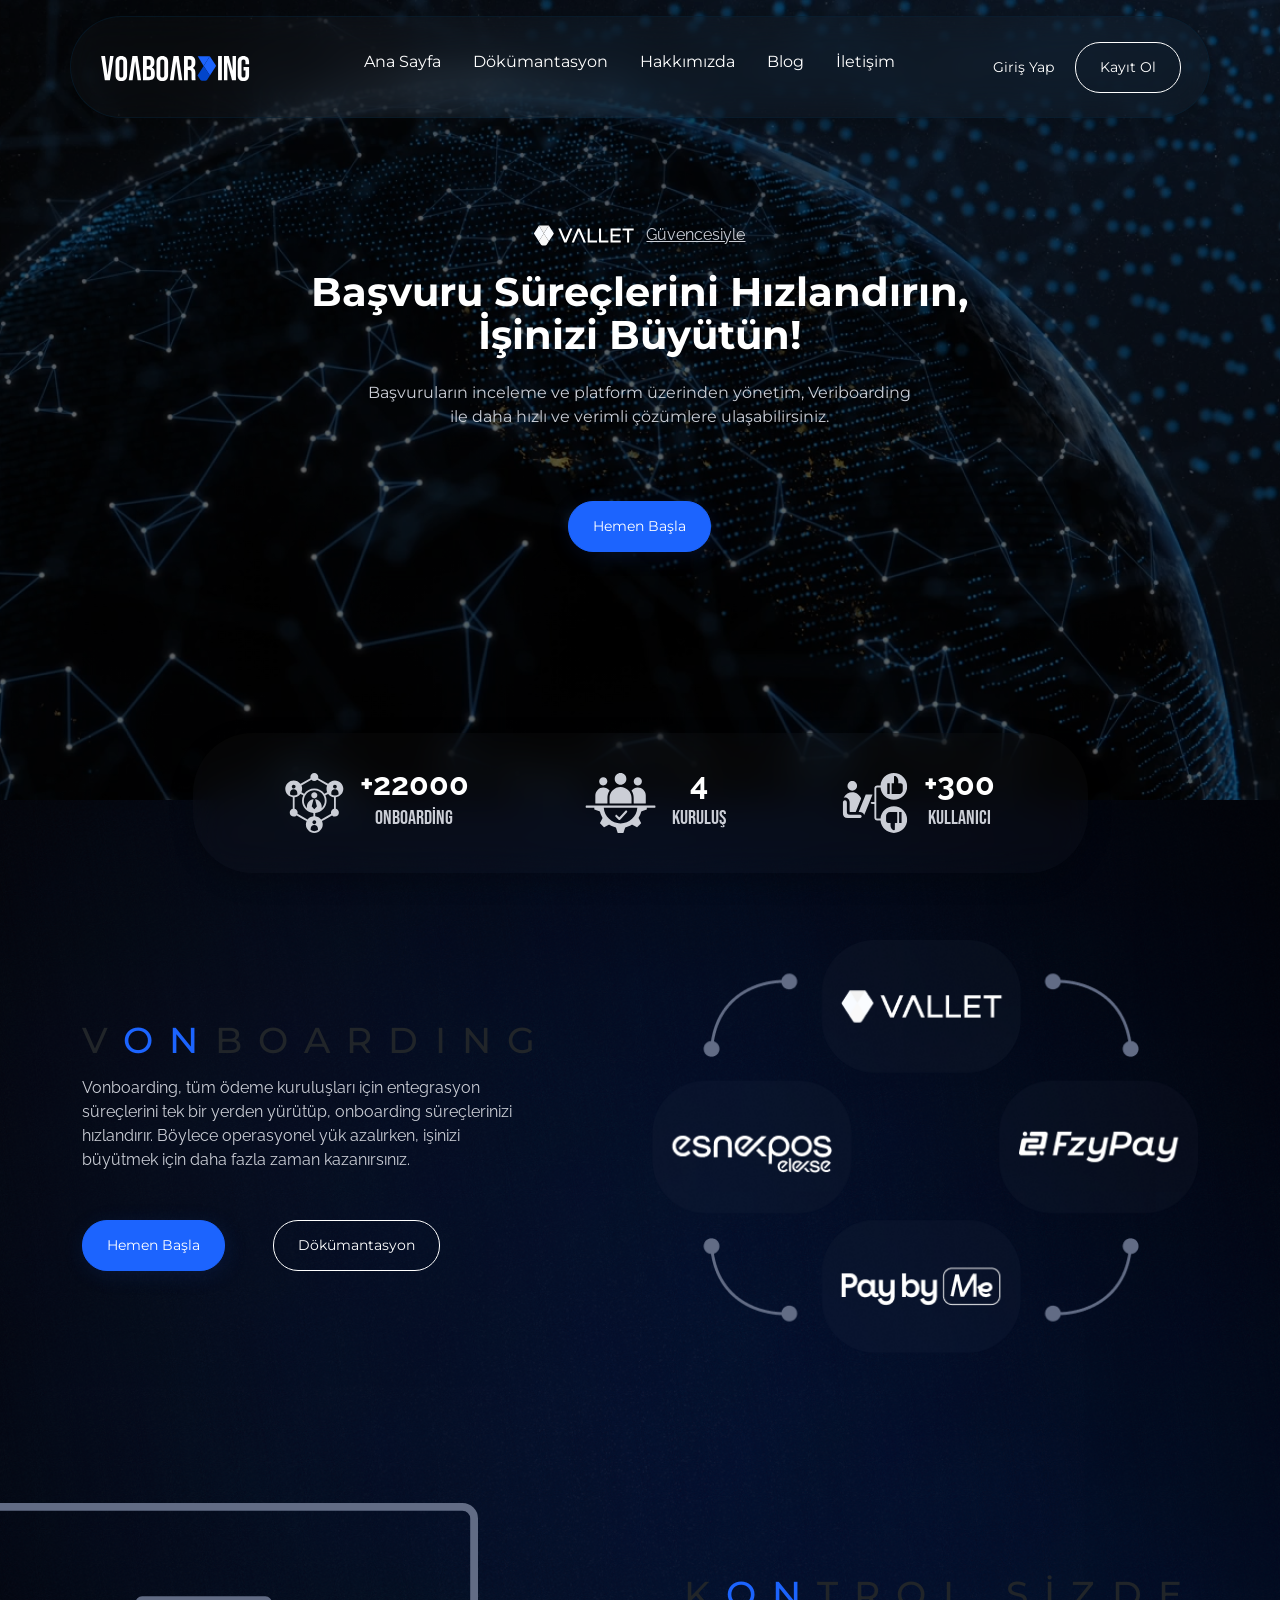
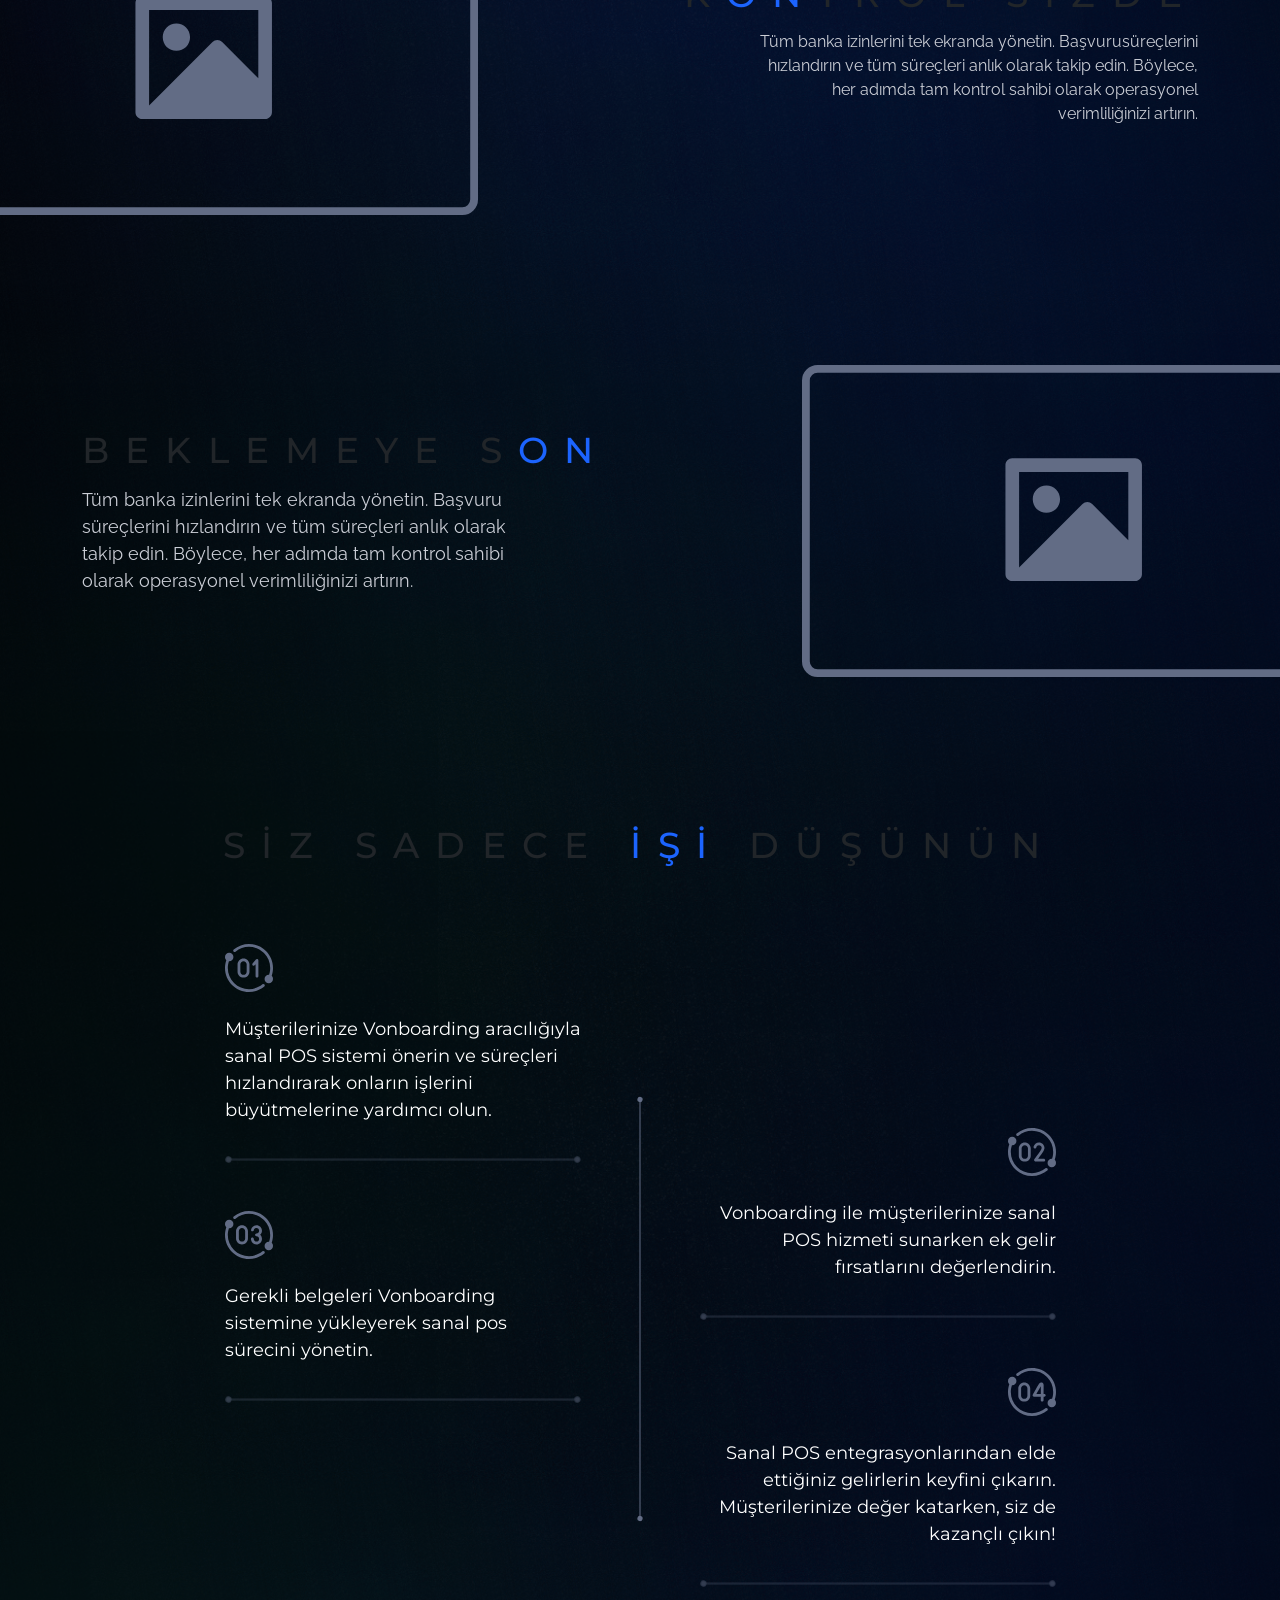
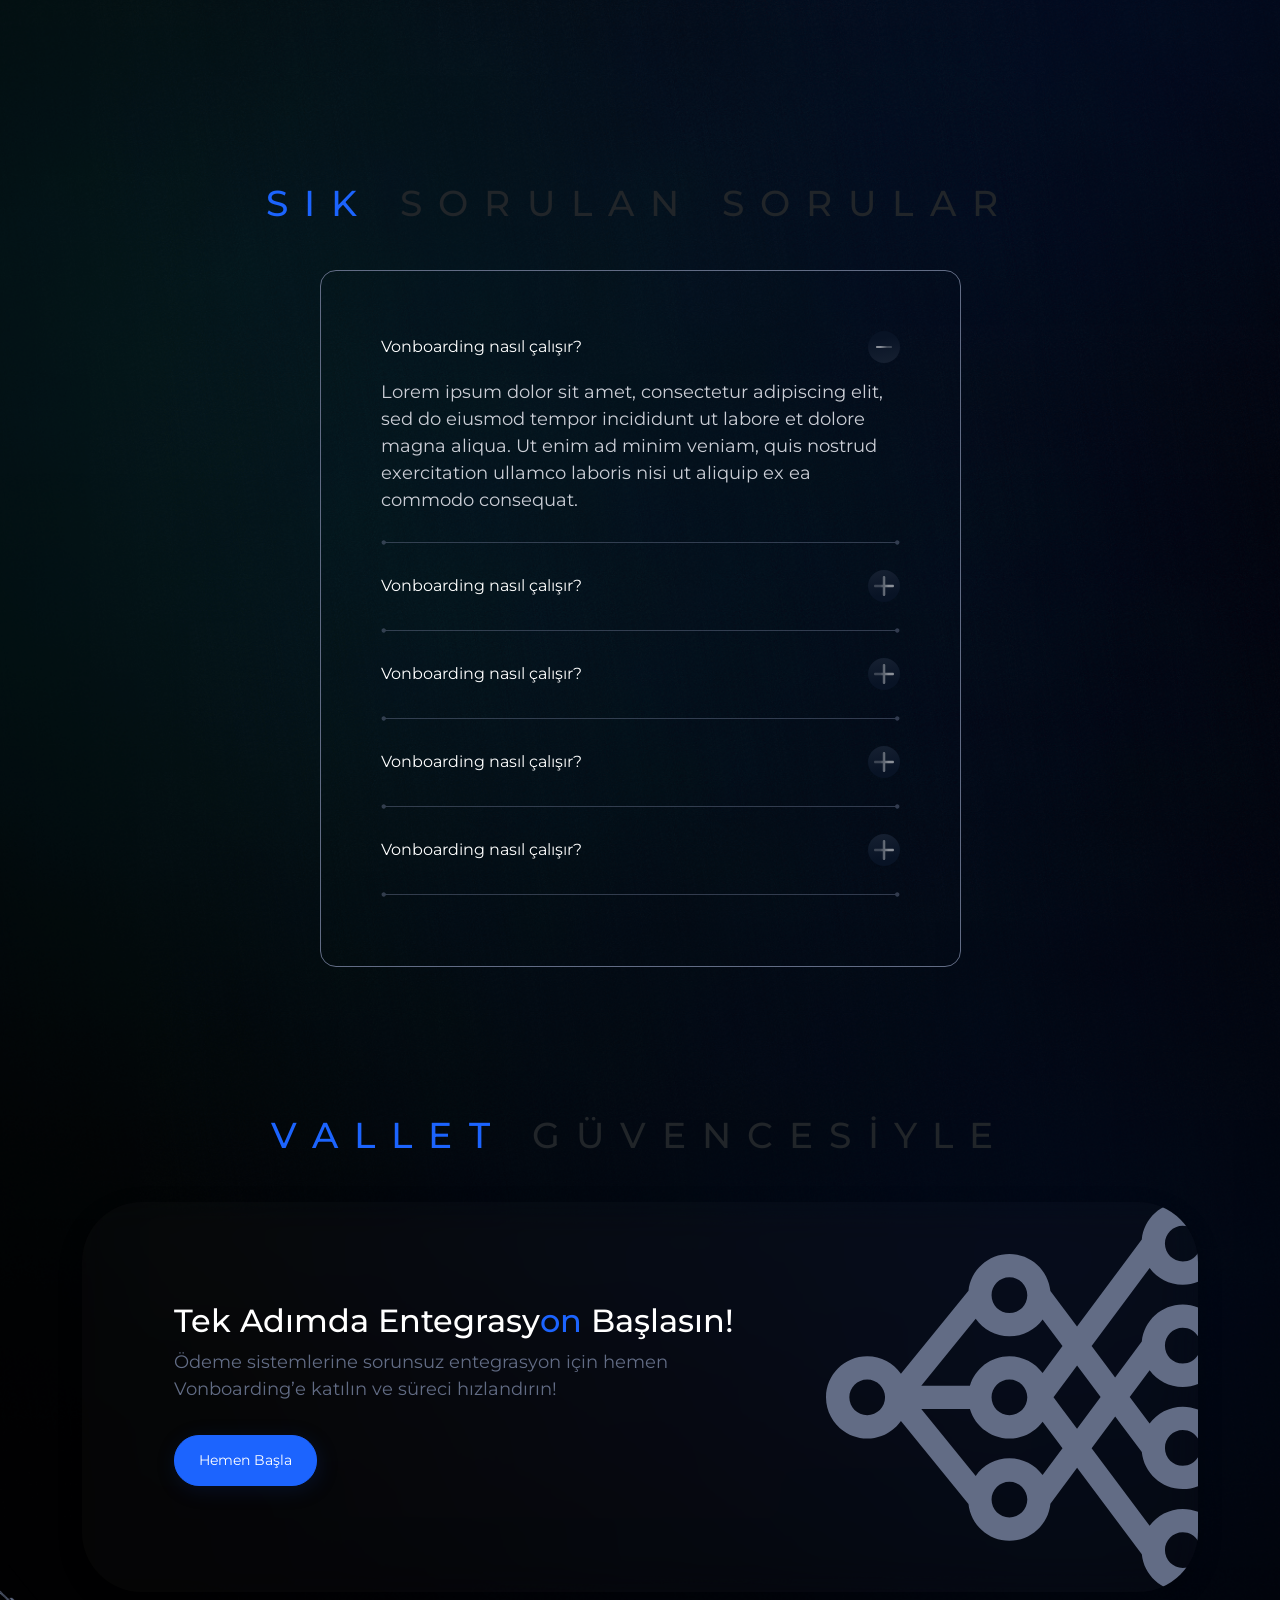
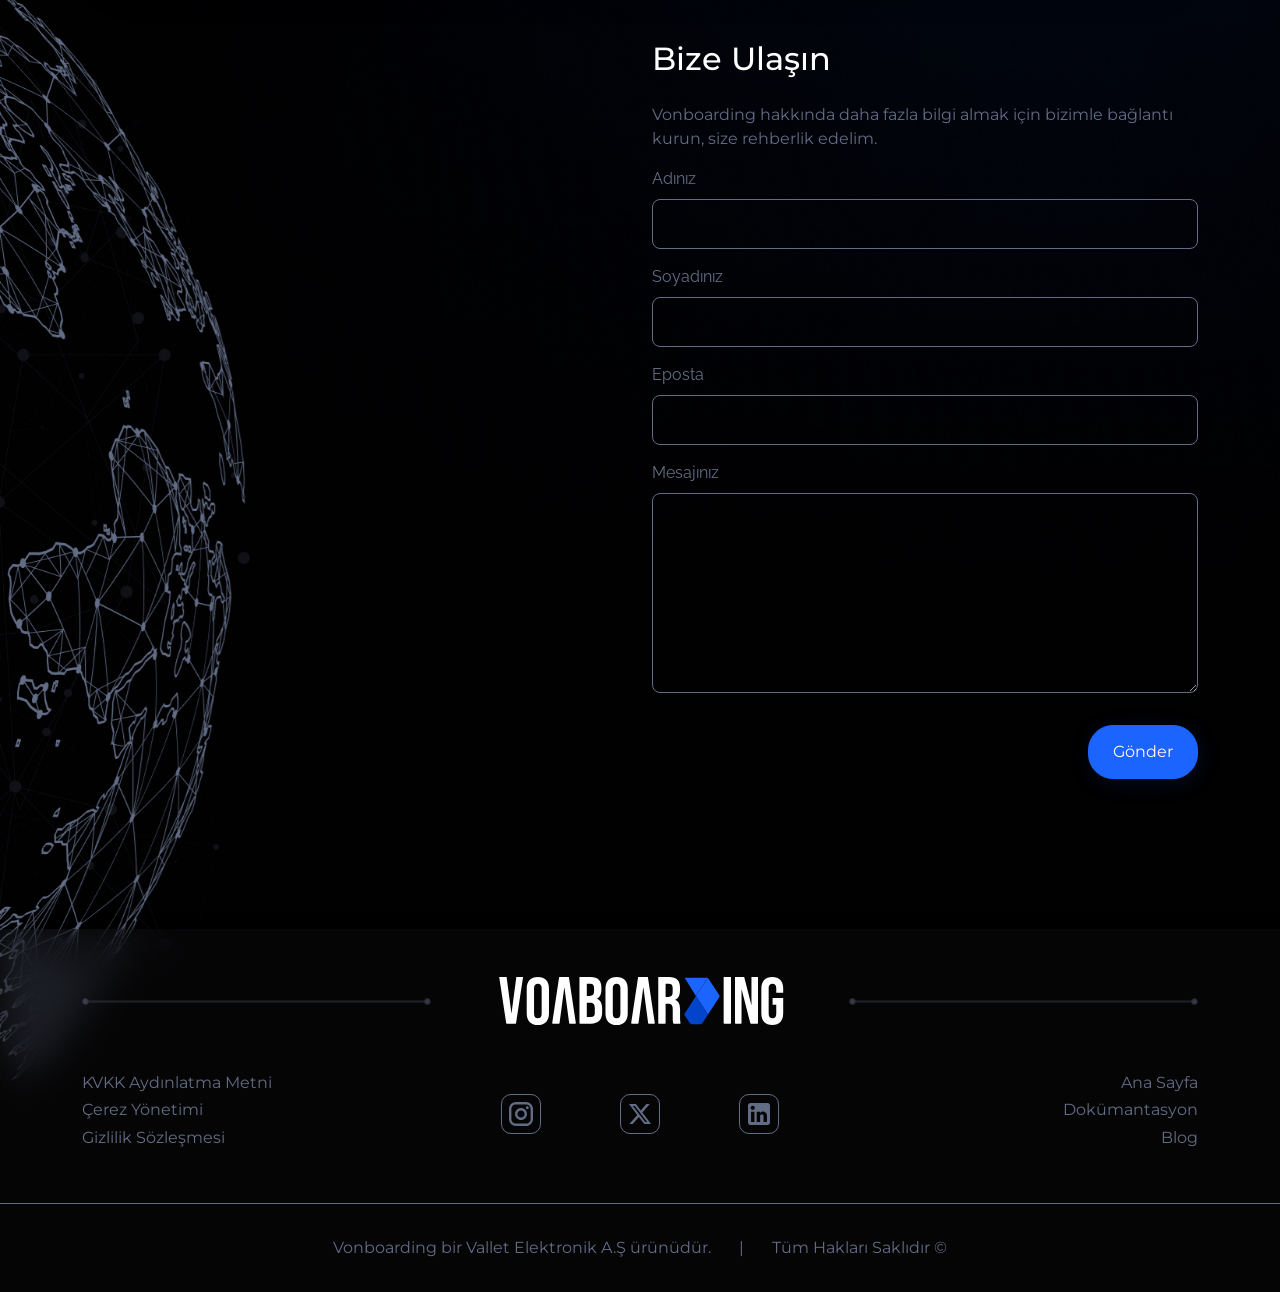
==== commit 5f2e8c42: "vonboardibg fix" ====
--- a/index.html
+++ b/index.html
@@ -245,7 +245,7 @@
         
             <div class="row align-items-center justify-content-center flex-column flex-lg-row">
                 
-                <div class="col-lg-4 col-12 mb-0 mb-lg-5 text-center">
+                <div class="col-lg-4 col-12 mb-0 mb-lg-5 text-start">
                     <div class="content-box first">
                         <div class="icon-title mb-4">
                             <img src="/assets/images/number-1 1.svg" alt="Number 1">
@@ -265,7 +265,7 @@
                 </div>
         
               
-                <div class="col-lg-4 col-12 text-center">
+                <div class="col-lg-4 col-12 text-end">
                     <div class="content-box second">
                         <div class="icon-title mb-4">
                             <img src="/assets/images/number-2 1.svg" alt="Number 2">
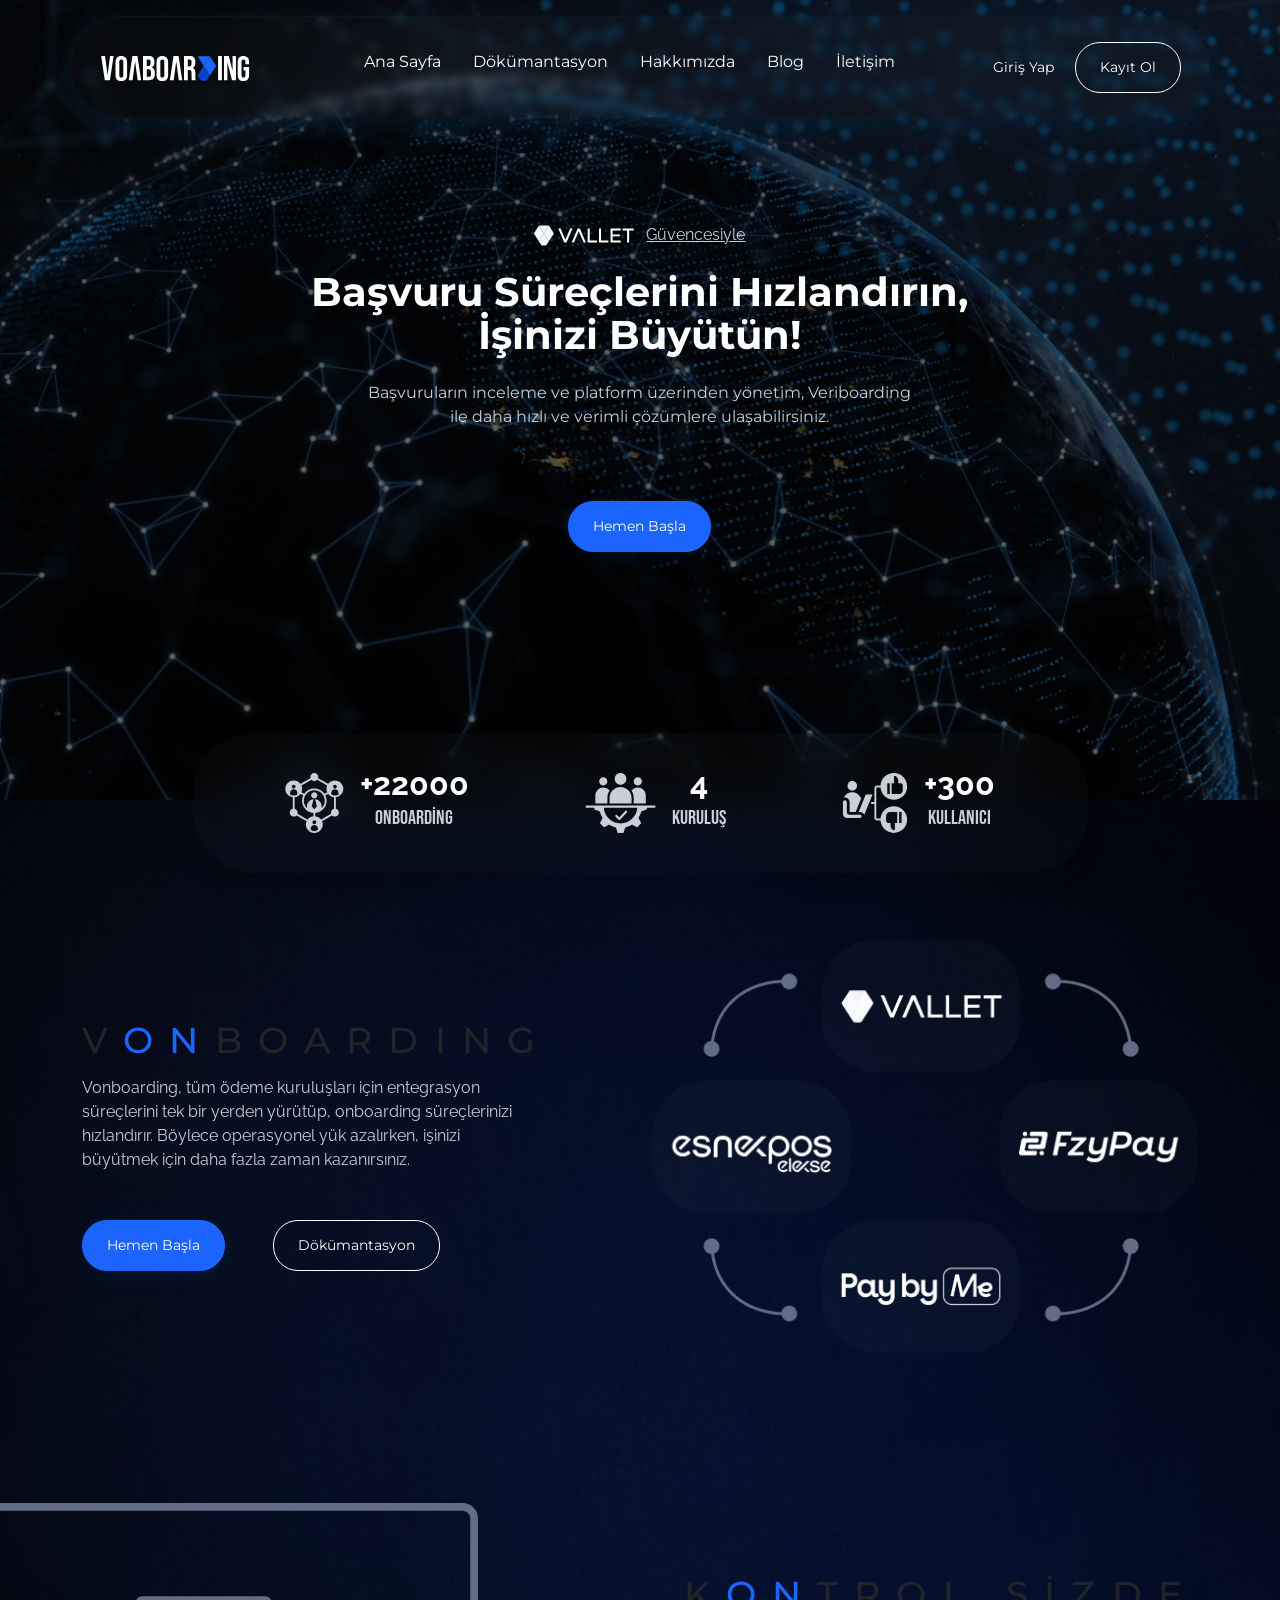
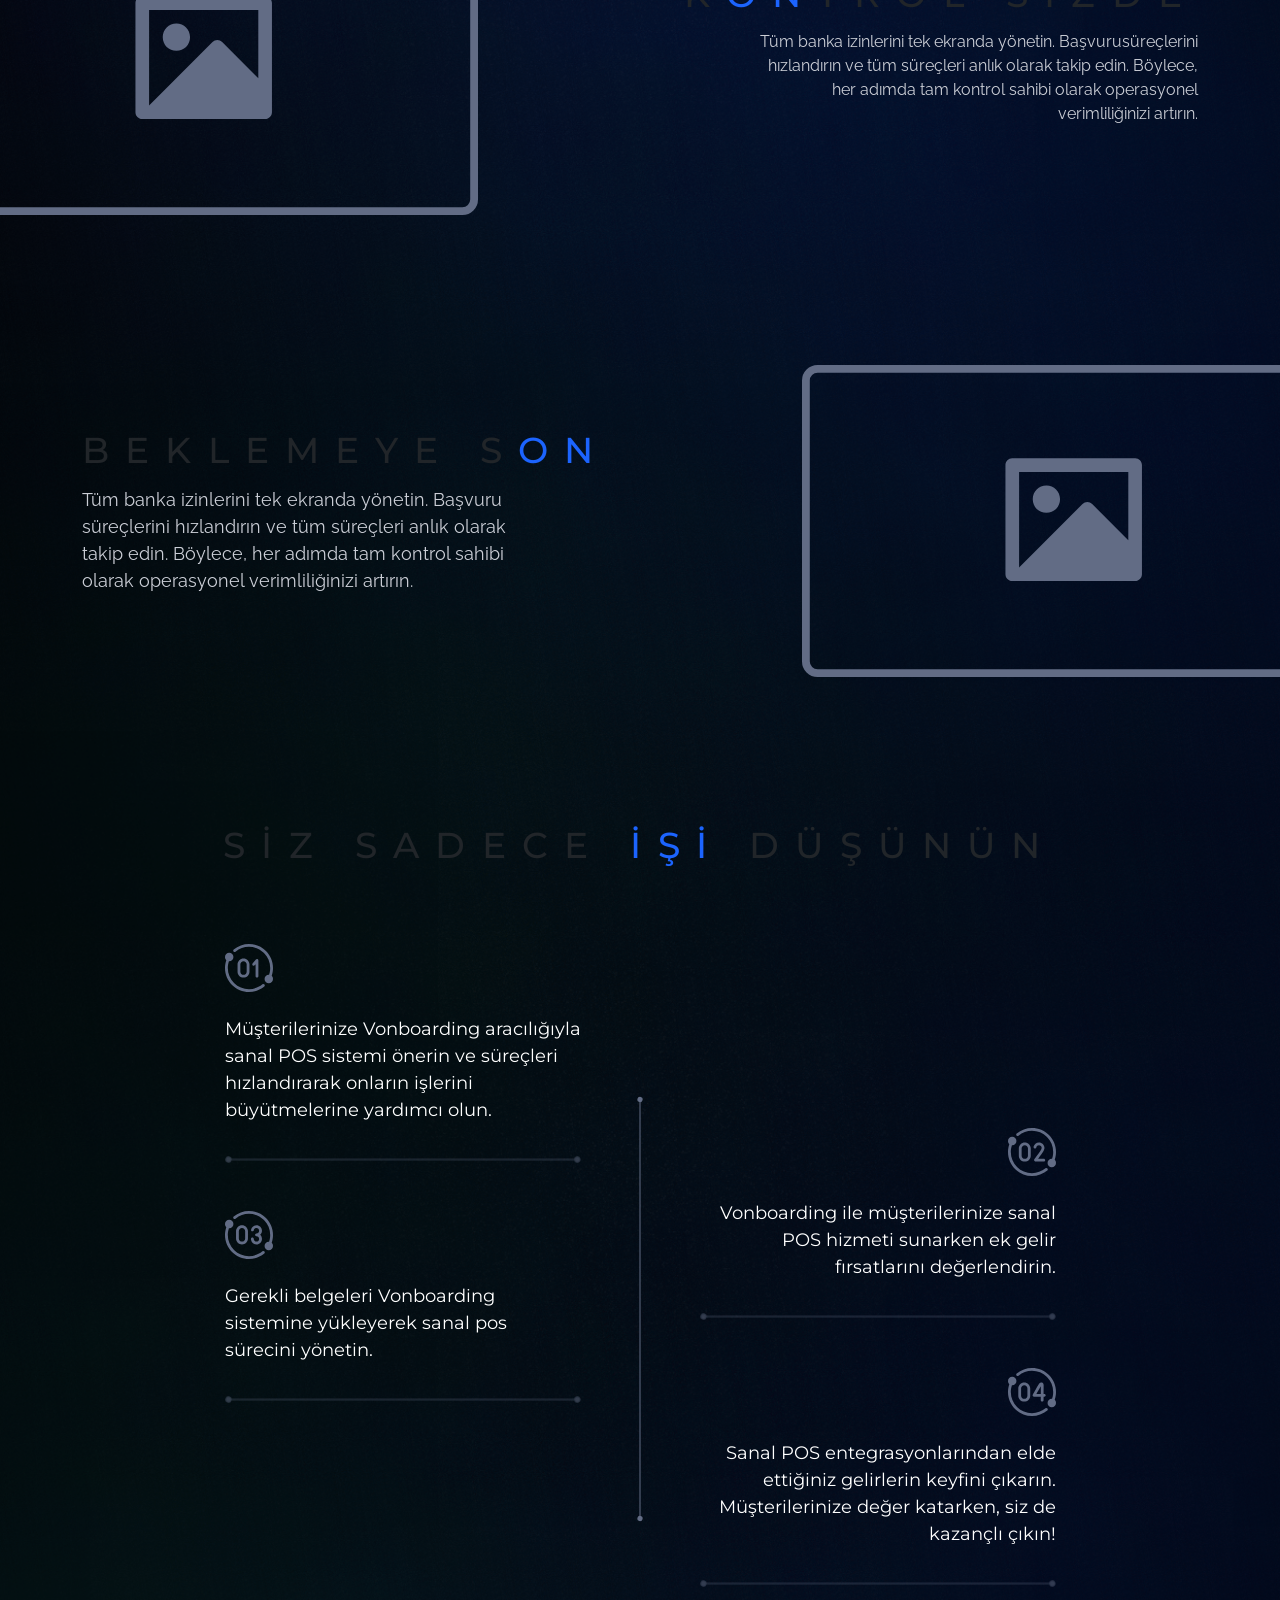
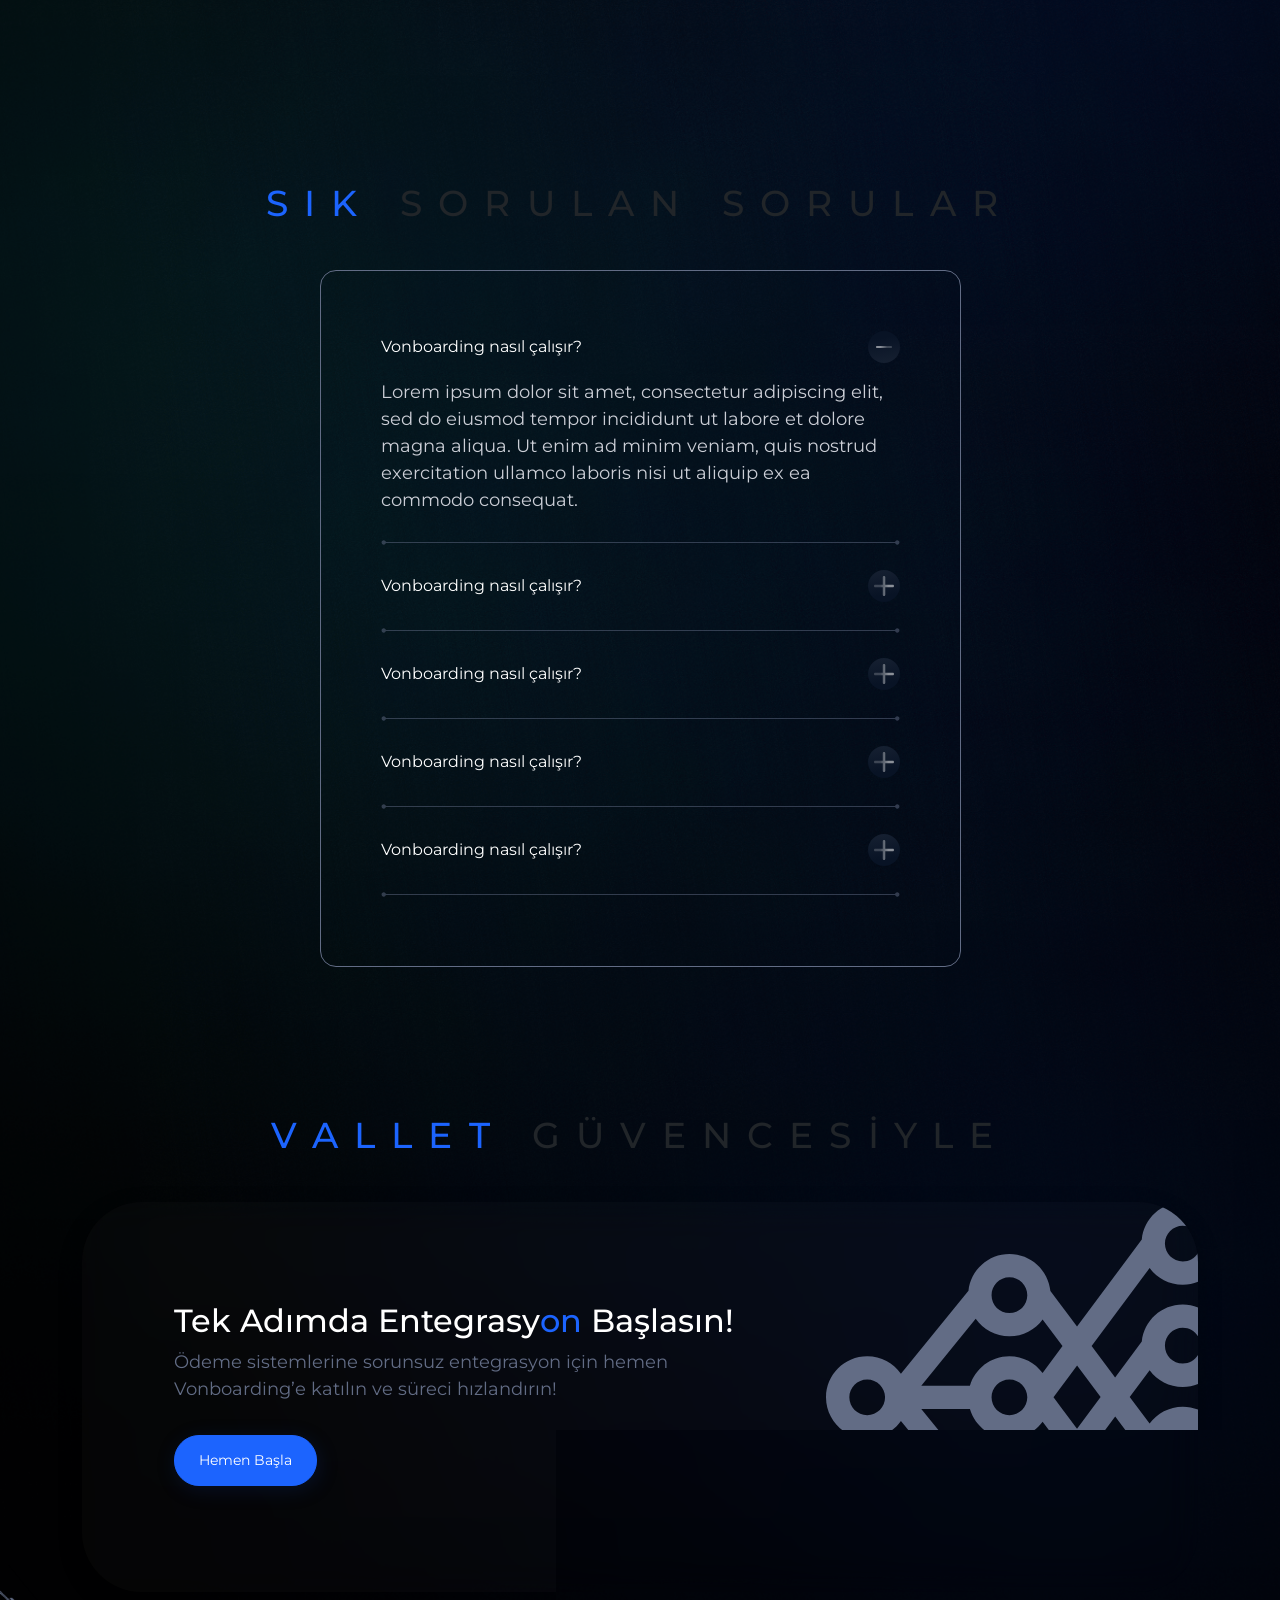
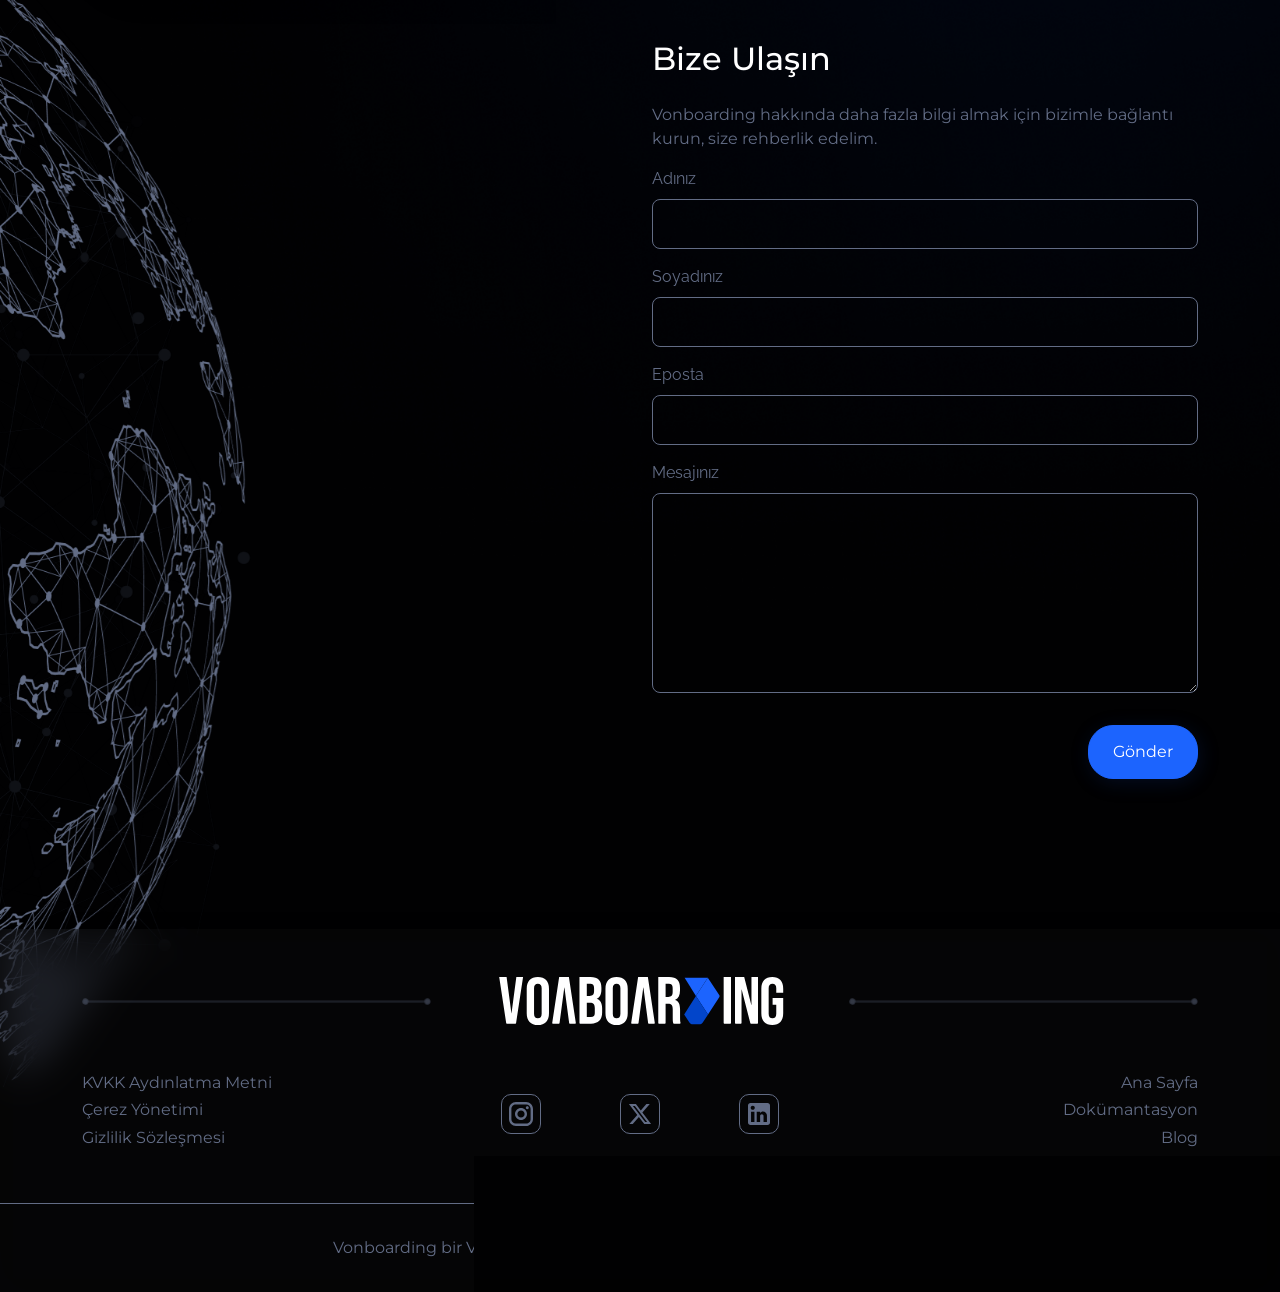
==== commit 48a1e619: "blog page footer" ====
--- a/index.html
+++ b/index.html
@@ -15,7 +15,7 @@
 </head>
 
 <body>
-    <div class="page-container">
+    <div class="page-container home-page">
         <div class="hero-banner pt-3 position-relative">
           
             <video class="d-none d-md-block w-100" autoplay muted loop>
@@ -34,13 +34,13 @@
                     <div class="collapse navbar-collapse" id="navbarNav">
                         <ul class="navbar-nav mx-auto">
                             <li class="nav-item me-lg-2">
-                                <a class="nav-link text-white fs-16" href="#">Ana Sayfa</a>
+                                <a class="nav-link text-white fs-16" href="/index.html">Ana Sayfa</a>
                                 <div class="nav-underline">
                                     <img src="/assets/images/hover-line.svg" alt="Hover Line">
                                 </div>
                             </li>
                             <li class="nav-item me-lg-2 ms-lg-2">
-                                <a class="nav-link text-white fs-16" href="#">Dökümantasyon</a>
+                                <a class="nav-link text-white fs-16" href="/dokumantasyon.html">Dökümantasyon</a>
                                 <div class="nav-underline">
                                     <svg viewBox="0 0 82 7" fill="none" xmlns="http://www.w3.org/2000/svg">
                                         <path d="M0.333333 3.5C0.333333 4.97276 1.52724 6.16667 3 6.16667C4.47276 6.16667 5.66667 4.97276 5.66667 3.5C5.66667 2.02724 4.47276 0.833333 3 0.833333C1.52724 0.833333 0.333333 2.02724 0.333333 3.5ZM76.3333 3.5C76.3333 4.97276 77.5272 6.16667 79 6.16667C80.4728 6.16667 81.6667 4.97276 81.6667 3.5C81.6667 2.02724 80.4728 0.833333 79 0.833333C77.5272 0.833333 76.3333 2.02724 76.3333 3.5ZM3 4H79V3H3V4Z"
@@ -49,19 +49,19 @@
                                 </div>
                             </li>
                             <li class="nav-item me-lg-2 ms-lg-2">
-                                <a class="nav-link text-white fs-16" href="#">Hakkımızda</a>
+                                <a class="nav-link text-white fs-16" href="/">Hakkımızda</a>
                                 <div class="nav-underline">
                                     <img src="/assets/images/hover-line.svg" alt="Hover Line">
                                 </div>
                             </li>
                             <li class="nav-item me-lg-2 ms-lg-2">
-                                <a class="nav-link text-white fs-16" href="#">Blog</a>
+                                <a class="nav-link text-white fs-16" href="/blog.html">Blog</a>
                                 <div class="nav-underline">
                                     <img src="/assets/images/hover-line.svg" alt="Hover Line">
                                 </div>
                             </li>
                             <li class="nav-item ms-lg-2">
-                                <a class="nav-link text-white fs-16" href="#">İletişim</a>
+                                <a class="nav-link text-white fs-16" href="/iletisim.html">İletişim</a>
                                 <div class="nav-underline">
                                     <img src="/assets/images/hover-line.svg" alt="Hover Line">
                                 </div>
--- a/css/styles.css
+++ b/css/styles.css
@@ -1,3 +1,6 @@
+:root{
+    --primary-bgcolor: linear-gradient(91.51deg, rgba(255, 255, 255, 0.02) -6.42%, rgba(255, 255, 255, 0.02) 100.57%);
+}
 * {
     margin: 0;
     padding: 0;
@@ -23,7 +26,7 @@
     min-height: 100vh;
     overflow: hidden;
 }
-.page{
+.home-page .page{
     background-image: url('../../Vonboarding/assets/images/bg-img.png'); 
     background-image: url('/assets/images/bg-img.png'); 
     background-size: cover; 
@@ -38,11 +41,11 @@
     padding: 20px;
 }
 header{
-    background: linear-gradient(91.51deg, rgba(255, 255, 255, 0.02) -6.42%, rgba(255, 255, 255, 0.02) 100.57%);
+    background: var(--primary-bgcolor);
     border: 1px solid rgba(7, 34, 55, 0.5);
     border-radius: 100px;
-    box-shadow: 0px 8px 20px 5px #00000026;
-    backdrop-filter: blur(19px);
+    box-shadow: 0px 8px 20px 5px #07223780;
+    backdrop-filter: blur(5px);
     -webkit-backdrop-filter: blur(5px);
 }
 .fs-32{
@@ -103,9 +106,9 @@
 }
 .nav-underline {
     opacity: 0;
-    transition: visibility 0s, opacity 0.3s ease-in-out;
     text-align: center;
 }
+
 
 .nav-item:hover .nav-underline {
     opacity: 1;
@@ -162,7 +165,7 @@
     font-family: "Bebas Neue", sans-serif;
 }
 .metrics-container{
-    background: linear-gradient(91.51deg, rgba(255, 255, 255, 0.02) -6.42%, rgba(255, 255, 255, 0.02) 100.57%);
+    background: var(--primary-bgcolor);
     border-radius: 60px;
     padding: 24px 34px;
     position: relative; 
@@ -181,7 +184,7 @@
   
 }
 footer{
-    background: linear-gradient(91.51deg, rgba(255, 255, 255, 0.02) -6.42%, rgba(255, 255, 255, 0.02) 100.57%);
+    background: var(--primary-bgcolor);
     box-shadow: 0px 8px 20px 5px #00000026;
     backdrop-filter: blur(19px);
     position: relative;
@@ -206,7 +209,7 @@
 }
 
 .bg-darklinear{
-    background: linear-gradient(91.51deg, rgba(255, 255, 255, 0.02) -6.42%, rgba(255, 255, 255, 0.02) 100.57%);
+    background: var(--primary-bgcolor);
     box-shadow: 0px 8px 20px 5px #00000026;
     backdrop-filter: blur(19px);
     border-radius: 60px;
@@ -248,7 +251,7 @@
     transform: translateX(-150px);
 }
 .navbar-collapse.collapse.show{
-    background: linear-gradient(91.51deg, rgba(255, 255, 255, 0.02) -6.42%, rgba(255, 255, 255, 0.02) 100.57%); 
+    background:var(--primary-bgcolor); 
      border-radius: 60px;
      padding: 24px 34px;
      box-shadow: 0px 8px 20px 5px #00000026;
@@ -258,6 +261,15 @@
     .max-w457{
         max-width: 457px;
     }
+/* BLOG PAGE STYLES */
+
+.blog-page .hero-banner{
+    background-color: #010102;
+    background-image: url("/assets/images/blog-bg.png");
+    height: max-content;
+}
+
+
 @media screen and (min-width: 1400px) {
     .text-img .img-content,
     .img-text .img-content {
